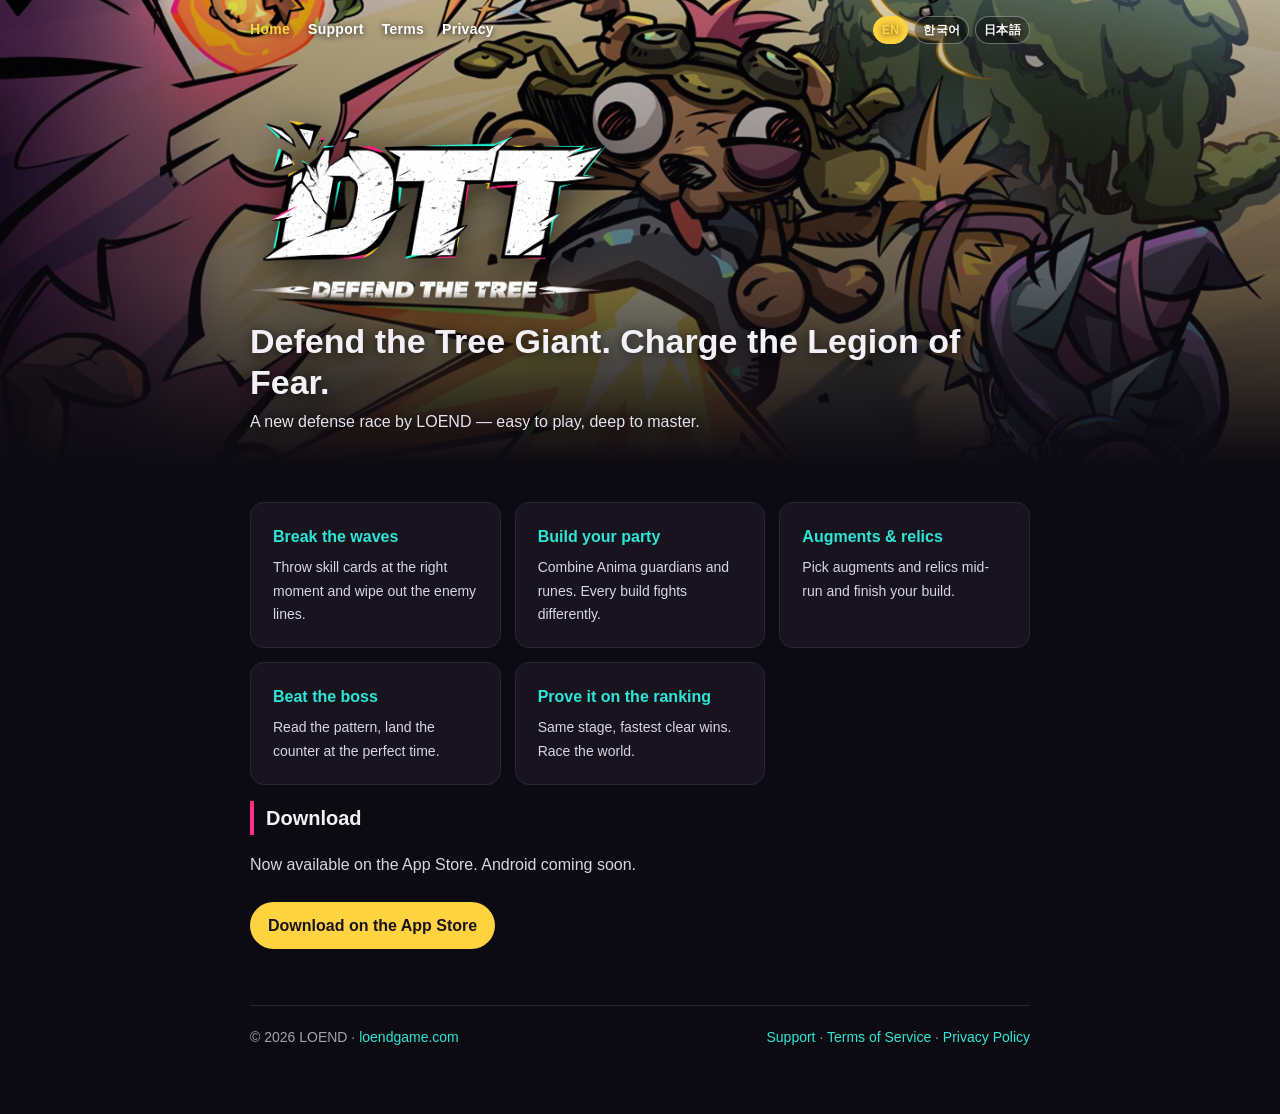
==== index.html @ daeb3185 "Add App Store download section to home (EN/KO/JA) Co-Authored-By: Claude Fable 5.1 <noreply@anthropi" ====
<!doctype html><html lang="en"><head><meta charset="utf-8"><meta name="viewport" content="width=device-width,initial-scale=1"><link rel="icon" href="favicon.png"><link rel="stylesheet" href="style.css"><script src="i18n.js"></script><title>DTT: Defend The Tree</title><meta property="og:title" content="DTT: Defend The Tree"><meta property="og:description" content="Defend the Tree Giant. Charge the Legion of Fear. A new defense race."><meta property="og:image" content="https://dtt.loendgame.com/img/keyart.jpg"></head><body>
<nav class="top"><div class="in"><a href="index.html" class="on" data-i="nav_home">Home</a><a href="support.html" data-i="nav_support">Support</a><a href="terms.html" data-i="nav_terms">Terms</a><a href="privacy.html" data-i="nav_privacy">Privacy</a><span class="lang"><a href="#" data-set="en" onclick="setLang('en');return false">EN</a><a href="#" data-set="ko" onclick="setLang('ko');return false">한국어</a><a href="#" data-set="ja" onclick="setLang('ja');return false">日本語</a></span></div></nav>
<section class="hero"><div class="in"><img class="logo" src="img/logo.png" alt="DTT: Defend The Tree"><h1 data-i="hero_h">Defend the Tree Giant. Charge the Legion of Fear.</h1><p data-i="hero_p">A new defense race by LOEND — easy to play, deep to master.</p></div></section>
<div class="wrap"><div class="grid">
<div class="card"><h3 data-i="f1h"></h3><p data-i="f1p"></p></div>
<div class="card"><h3 data-i="f2h"></h3><p data-i="f2p"></p></div>
<div class="card"><h3 data-i="f3h"></h3><p data-i="f3p"></p></div>
<div class="card"><h3 data-i="f4h"></h3><p data-i="f4p"></p></div>
<div class="card"><h3 data-i="f5h"></h3><p data-i="f5p"></p></div>
</div>
<h2 data-i="dl_h">Download</h2><p data-i="dl_p">Now available on the App Store. Android coming soon.</p><p><a class="btn" href="https://apps.apple.com/app/id6800538266" data-i="dl_ios">Download on the App Store</a></p>
<footer><span>© 2026 LOEND · <a href="https://loendgame.com">loendgame.com</a></span><span><a href="support.html" data-i="foot_support">Support</a> · <a href="terms.html" data-i="foot_terms">Terms of Service</a> · <a href="privacy.html" data-i="foot_privacy">Privacy Policy</a></span></footer></div></body></html>
---- style.css ----
:root{--bg:#0d0b12;--card:#17141f;--fg:#f3f1f7;--muted:#a49fb3;--cyan:#2ee6d6;--pink:#ff2e8a;--yellow:#ffd23f;--line:#2a2535}
*{box-sizing:border-box}
html{scroll-behavior:smooth}
body{margin:0;background:var(--bg);color:var(--fg);font:16px/1.7 -apple-system,BlinkMacSystemFont,"Segoe UI",Roboto,"Noto Sans KR","Noto Sans JP",sans-serif}
a{color:var(--cyan);text-decoration:none}a:hover{text-decoration:underline}
.hero{position:relative;min-height:420px;background:#1a1420 url(img/hero.jpg) center 30%/cover no-repeat;display:flex;align-items:flex-end}
.hero:after{content:"";position:absolute;inset:0;background:linear-gradient(180deg,rgba(13,11,18,.15) 0%,rgba(13,11,18,.55) 60%,var(--bg) 100%)}
.hero .in{position:relative;z-index:1;max-width:820px;margin:0 auto;padding:120px 20px 28px;width:100%}
.hero img.logo{width:min(360px,70%);filter:drop-shadow(0 6px 18px rgba(0,0,0,.6))}
.hero h1{margin:14px 0 0;font-size:clamp(22px,4vw,34px);line-height:1.2;text-shadow:0 2px 12px rgba(0,0,0,.7)}
.hero p{margin:6px 0 0;color:#e6e2ee;text-shadow:0 1px 8px rgba(0,0,0,.8)}
.hero.small{min-height:260px}.hero.small .in{padding-top:70px}.hero.small img.logo{width:min(220px,50%)}
nav.top{position:absolute;top:0;left:0;right:0;z-index:2}
nav.top .in{max-width:820px;margin:0 auto;padding:16px 20px;display:flex;gap:18px;font-weight:600;font-size:14px;letter-spacing:.02em}
nav.top a{color:#fff;text-shadow:0 1px 6px rgba(0,0,0,.8)}nav.top a.on{color:var(--yellow)}
.wrap{max-width:820px;margin:0 auto;padding:24px 20px 64px}
h2{font-size:20px;margin:40px 0 12px;padding-left:12px;border-left:4px solid var(--pink)}
h2:first-of-type{margin-top:16px}
p,li{color:#d9d5e2}
.card{background:var(--card);border:1px solid var(--line);border-radius:14px;padding:20px 22px}
.mail{font-size:22px;font-weight:700;margin:4px 0}
.btn{display:inline-block;background:var(--yellow);color:#1a1420;font-weight:700;padding:10px 18px;border-radius:999px;margin-top:8px}
.btn:hover{text-decoration:none;filter:brightness(1.08)}
dl dt{font-weight:700;margin-top:16px;color:#fff}dl dd{margin:2px 0 0;color:var(--muted)}
.small{font-size:14px;color:var(--muted)}
.grid{display:grid;grid-template-columns:repeat(auto-fit,minmax(220px,1fr));gap:14px;margin-top:14px}
.grid .card h3{margin:0 0 6px;font-size:16px;color:var(--cyan)}.grid .card p{margin:0;font-size:14px}
footer{margin-top:56px;color:var(--muted);font-size:14px;border-top:1px solid var(--line);padding-top:20px;display:flex;flex-wrap:wrap;gap:16px;justify-content:space-between}
ul{padding-left:20px}
nav.top .in{align-items:center}
.lang{margin-left:auto;display:flex;gap:6px}
.lang a{font-size:12px;padding:3px 8px;border:1px solid rgba(255,255,255,.35);border-radius:999px;color:#fff;text-shadow:none;background:rgba(0,0,0,.35)}
.lang a.on{background:var(--yellow);color:#1a1420;border-color:var(--yellow)}
.lang a:hover{text-decoration:none}
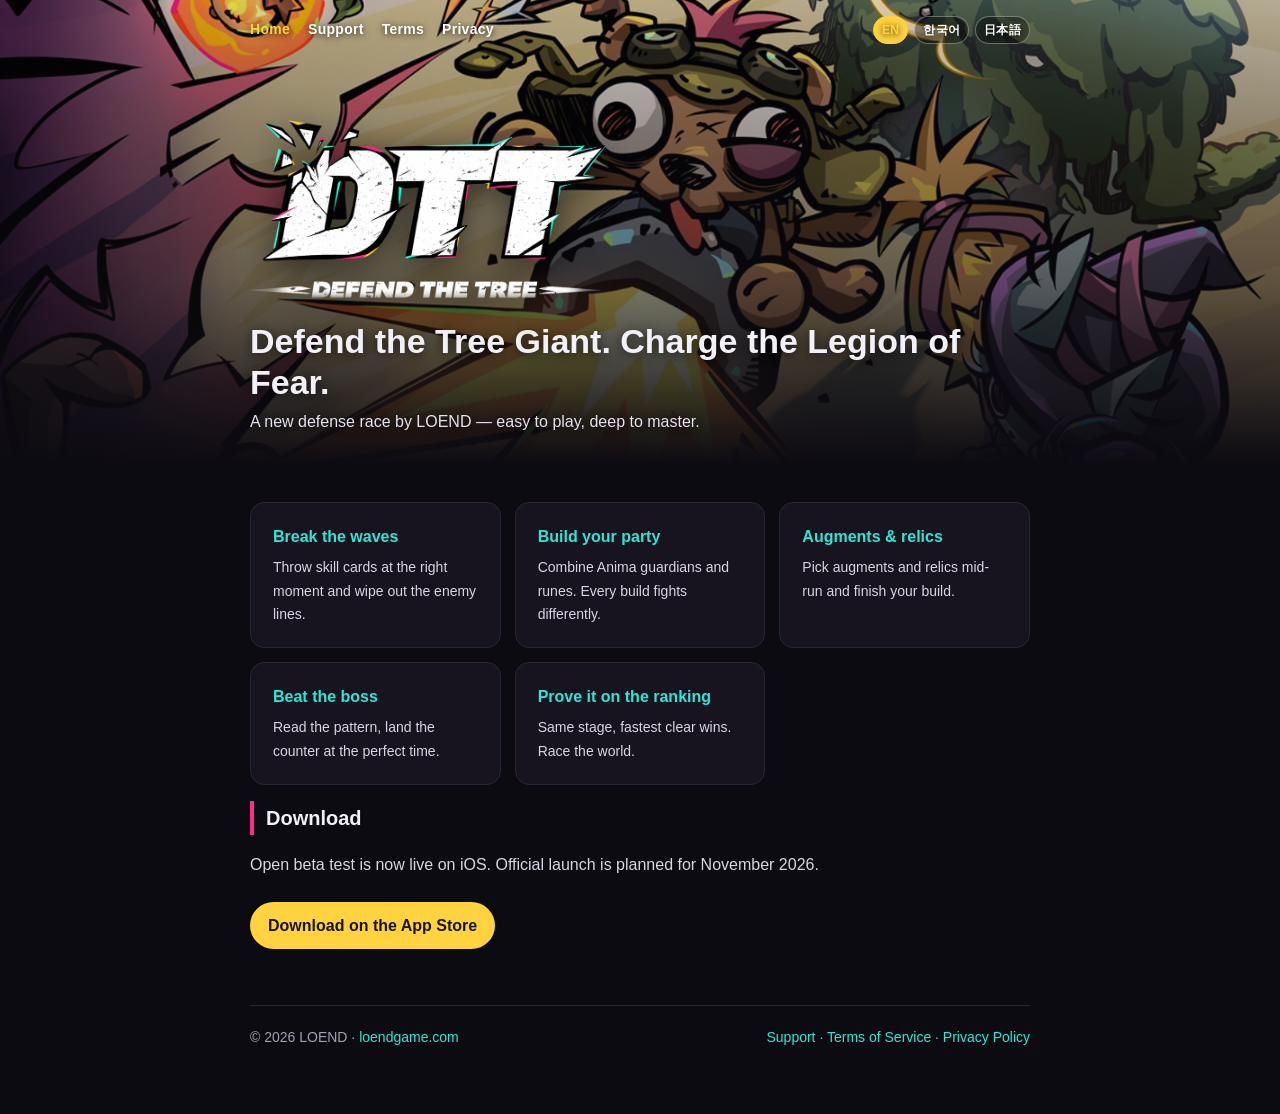
==== commit c8be500b: "Download section: open beta now, official launch November 2026 (EN/KO/JA) Co-Authored-By: Claude Fab" ====
--- a/index.html
+++ b/index.html
@@ -8,5 +8,5 @@
 <div class="card"><h3 data-i="f4h"></h3><p data-i="f4p"></p></div>
 <div class="card"><h3 data-i="f5h"></h3><p data-i="f5p"></p></div>
 </div>
-<h2 data-i="dl_h">Download</h2><p data-i="dl_p">Now available on the App Store. Android coming soon.</p><p><a class="btn" href="https://apps.apple.com/app/id6800538266" data-i="dl_ios">Download on the App Store</a></p>
+<h2 data-i="dl_h">Download</h2><p data-i="dl_p">Open beta test is now live on iOS. Official launch is planned for November 2026.</p><p><a class="btn" href="https://apps.apple.com/app/id6800538266" data-i="dl_ios">Download on the App Store</a></p>
 <footer><span>© 2026 LOEND · <a href="https://loendgame.com">loendgame.com</a></span><span><a href="support.html" data-i="foot_support">Support</a> · <a href="terms.html" data-i="foot_terms">Terms of Service</a> · <a href="privacy.html" data-i="foot_privacy">Privacy Policy</a></span></footer></div></body></html>
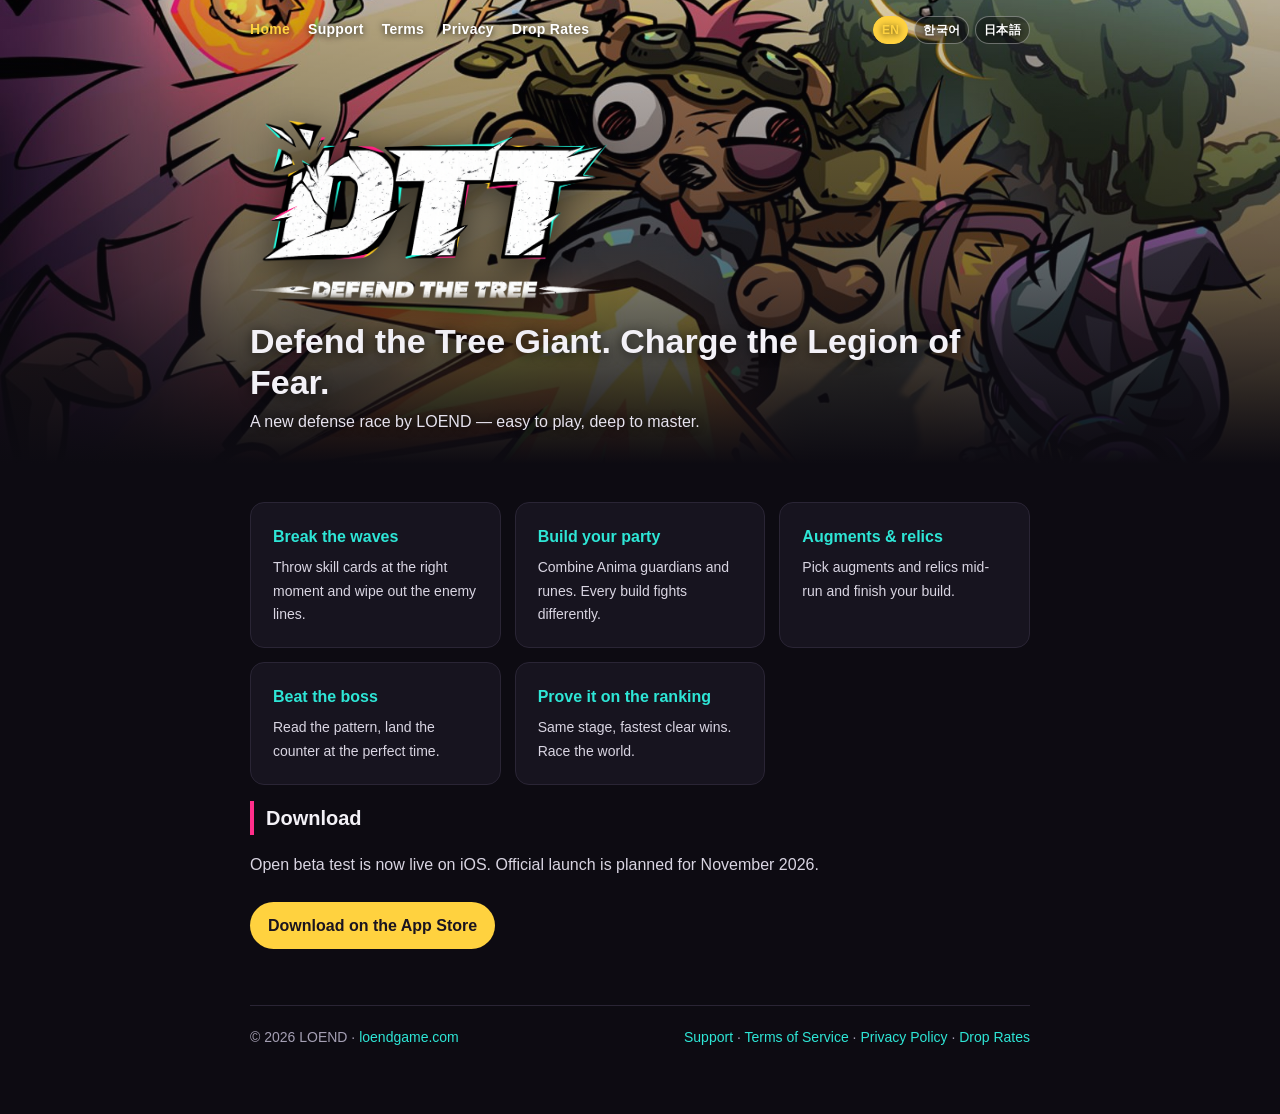
==== commit 38cb4057: "Add drop rates page (EN/KO/JA) with editable odds.js (#576) Co-Authored-By: Claude Opus 5.5 <noreply" ====
--- a/index.html
+++ b/index.html
@@ -1,5 +1,5 @@
-<!doctype html><html lang="en"><head><meta charset="utf-8"><meta name="viewport" content="width=device-width,initial-scale=1"><link rel="icon" href="favicon.png"><link rel="stylesheet" href="style.css"><script src="i18n.js"></script><title>DTT: Defend The Tree</title><meta property="og:title" content="DTT: Defend The Tree"><meta property="og:description" content="Defend the Tree Giant. Charge the Legion of Fear. A new defense race."><meta property="og:image" content="https://dtt.loendgame.com/img/keyart.jpg"></head><body>
-<nav class="top"><div class="in"><a href="index.html" class="on" data-i="nav_home">Home</a><a href="support.html" data-i="nav_support">Support</a><a href="terms.html" data-i="nav_terms">Terms</a><a href="privacy.html" data-i="nav_privacy">Privacy</a><span class="lang"><a href="#" data-set="en" onclick="setLang('en');return false">EN</a><a href="#" data-set="ko" onclick="setLang('ko');return false">한국어</a><a href="#" data-set="ja" onclick="setLang('ja');return false">日本語</a></span></div></nav>
+<!doctype html><html lang="en"><head><meta charset="utf-8"><meta name="viewport" content="width=device-width,initial-scale=1"><link rel="icon" type="image/png" href="favicon.png?v=2"><link rel="stylesheet" href="style.css?v=2"><script src="i18n.js?v=2"></script><title>DTT: Defend The Tree</title><meta property="og:title" content="DTT: Defend The Tree"><meta property="og:description" content="Defend the Tree Giant. Charge the Legion of Fear. A new defense race."><meta property="og:image" content="https://dtt.loendgame.com/img/keyart.jpg"></head><body>
+<nav class="top"><div class="in"><a href="index.html" class="on" data-i="nav_home">Home</a><a href="support.html" data-i="nav_support">Support</a><a href="terms.html" data-i="nav_terms">Terms</a><a href="privacy.html" data-i="nav_privacy">Privacy</a><a href="probability.html" data-i="nav_prob">Drop Rates</a><span class="lang"><a href="#" data-set="en" onclick="setLang('en');return false">EN</a><a href="#" data-set="ko" onclick="setLang('ko');return false">한국어</a><a href="#" data-set="ja" onclick="setLang('ja');return false">日本語</a></span></div></nav>
 <section class="hero"><div class="in"><img class="logo" src="img/logo.png" alt="DTT: Defend The Tree"><h1 data-i="hero_h">Defend the Tree Giant. Charge the Legion of Fear.</h1><p data-i="hero_p">A new defense race by LOEND — easy to play, deep to master.</p></div></section>
 <div class="wrap"><div class="grid">
 <div class="card"><h3 data-i="f1h"></h3><p data-i="f1p"></p></div>
@@ -9,4 +9,4 @@
 <div class="card"><h3 data-i="f5h"></h3><p data-i="f5p"></p></div>
 </div>
 <h2 data-i="dl_h">Download</h2><p data-i="dl_p">Open beta test is now live on iOS. Official launch is planned for November 2026.</p><p><a class="btn" href="https://apps.apple.com/app/id6800538266" data-i="dl_ios">Download on the App Store</a></p>
-<footer><span>© 2026 LOEND · <a href="https://loendgame.com">loendgame.com</a></span><span><a href="support.html" data-i="foot_support">Support</a> · <a href="terms.html" data-i="foot_terms">Terms of Service</a> · <a href="privacy.html" data-i="foot_privacy">Privacy Policy</a></span></footer></div></body></html>+<footer><span>© 2026 LOEND · <a href="https://loendgame.com">loendgame.com</a></span><span><a href="support.html" data-i="foot_support">Support</a> · <a href="terms.html" data-i="foot_terms">Terms of Service</a> · <a href="privacy.html" data-i="foot_privacy">Privacy Policy</a> · <a href="probability.html" data-i="foot_prob">Drop Rates</a></span></footer></div></body></html>
--- a/style.css
+++ b/style.css
@@ -32,3 +32,17 @@
 .lang a{font-size:12px;padding:3px 8px;border:1px solid rgba(255,255,255,.35);border-radius:999px;color:#fff;text-shadow:none;background:rgba(0,0,0,.35)}
 .lang a.on{background:var(--yellow);color:#1a1420;border-color:var(--yellow)}
 .lang a:hover{text-decoration:none}
+nav.top .in{flex-wrap:wrap;row-gap:6px}
+@media(max-width:560px){nav.top .in{gap:12px;font-size:13px}.lang{margin-left:0;width:100%}}
+.upd{text-align:right;margin:0}
+.tbl{overflow-x:auto;border:1px solid var(--line);border-radius:12px;background:var(--card)}
+table.odds{width:100%;border-collapse:collapse;font-size:15px}
+table.odds th,table.odds td{padding:9px 14px;text-align:left;border-bottom:1px solid var(--line);color:#d9d5e2;white-space:nowrap}
+table.odds th{color:var(--muted);font-weight:600;font-size:13px;background:rgba(255,255,255,.03)}
+table.odds td.num,table.odds th:nth-child(3){text-align:right}
+table.odds tfoot td{border-bottom:0;font-weight:700;color:#fff}
+@media(max-width:560px){table.odds{font-size:14px}table.odds th,table.odds td{padding:8px 10px}}
+table.odds{table-layout:fixed}
+table.odds th:nth-child(1){width:34%}table.odds th:nth-child(2){width:26%}table.odds th:nth-child(3){width:22%}table.odds th:nth-child(4){width:18%;padding-left:18px}
+table.odds td:nth-child(4){padding-left:18px}
+table.odds th,table.odds td{overflow:hidden;text-overflow:ellipsis}
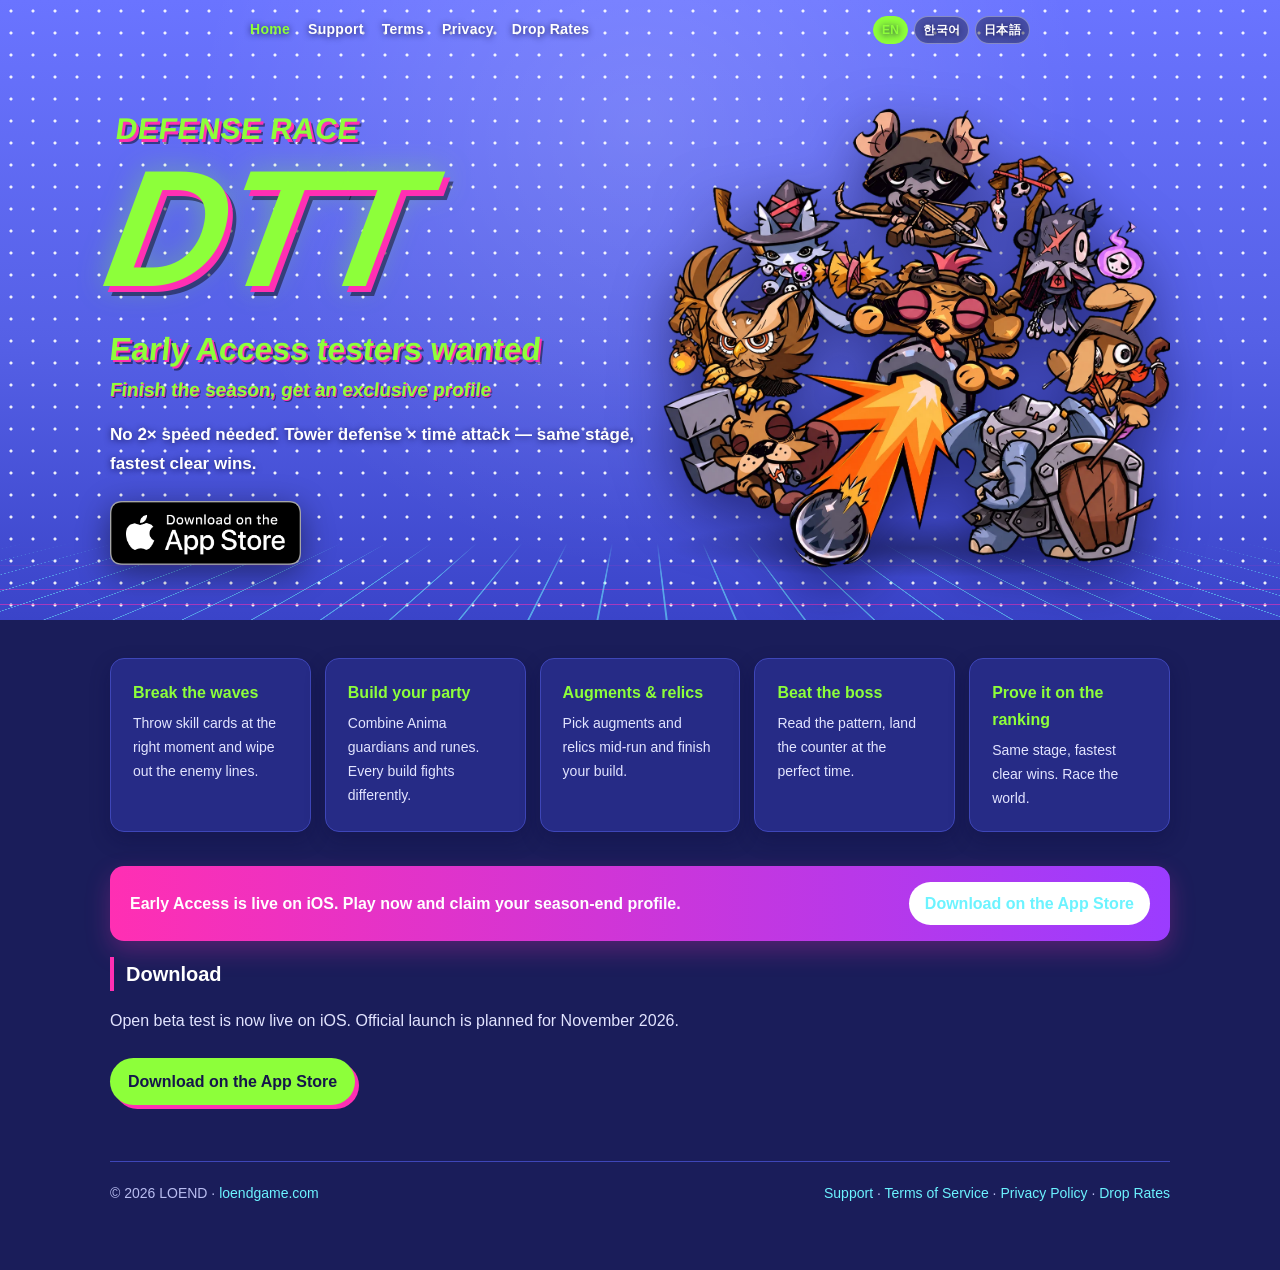
==== commit 29f68c06: "Redesign home to match Early Access ad creative (hero, copy, CTA) Added new hero section and updated" ====
--- a/index.html
+++ b/index.html
@@ -1,6 +1,18 @@
-<!doctype html><html lang="en"><head><meta charset="utf-8"><meta name="viewport" content="width=device-width,initial-scale=1"><link rel="icon" type="image/png" href="favicon.png?v=2"><link rel="stylesheet" href="style.css?v=2"><script src="i18n.js?v=2"></script><title>DTT: Defend The Tree</title><meta property="og:title" content="DTT: Defend The Tree"><meta property="og:description" content="Defend the Tree Giant. Charge the Legion of Fear. A new defense race."><meta property="og:image" content="https://dtt.loendgame.com/img/keyart.jpg"></head><body>
+<!doctype html><html lang="en"><head><meta charset="utf-8"><meta name="viewport" content="width=device-width,initial-scale=1"><link rel="icon" type="image/png" href="favicon.png?v=2"><link rel="stylesheet" href="style.css?v=2"><link rel="stylesheet" href="home.css?v=1"><script src="i18n.js?v=2"></script><title>DTT: Defend The Tree</title><meta property="og:title" content="DTT: Defend The Tree — Early Access"><meta property="og:description" content="Defense Race DTT. Tower defense × time attack. Early Access testers wanted."><meta property="og:image" content="https://dtt.loendgame.com/img/og_ea.jpg"></head><body class="home">
 <nav class="top"><div class="in"><a href="index.html" class="on" data-i="nav_home">Home</a><a href="support.html" data-i="nav_support">Support</a><a href="terms.html" data-i="nav_terms">Terms</a><a href="privacy.html" data-i="nav_privacy">Privacy</a><a href="probability.html" data-i="nav_prob">Drop Rates</a><span class="lang"><a href="#" data-set="en" onclick="setLang('en');return false">EN</a><a href="#" data-set="ko" onclick="setLang('ko');return false">한국어</a><a href="#" data-set="ja" onclick="setLang('ja');return false">日本語</a></span></div></nav>
-<section class="hero"><div class="in"><img class="logo" src="img/logo.png" alt="DTT: Defend The Tree"><h1 data-i="hero_h">Defend the Tree Giant. Charge the Legion of Fear.</h1><p data-i="hero_p">A new defense race by LOEND — easy to play, deep to master.</p></div></section>
+
+<section class="hero2"><div class="in">
+<div class="copy">
+<span class="kicker" data-lang-block="en">DEFENSE RACE</span><span class="kicker" data-lang-block="ko">디펜스 레이스</span><span class="kicker" data-lang-block="ja">ディフェンスレース</span>
+<span class="dtt">DTT</span>
+<p class="tag" data-lang-block="en">Early Access testers wanted</p><p class="tag" data-lang-block="ko">얼리 액세스 테스터 모집 중</p><p class="tag" data-lang-block="ja">アーリーアクセステスター募集中</p>
+<p class="sub" data-lang-block="en">Finish the season, get an exclusive profile</p><p class="sub" data-lang-block="ko">시즌이 끝나면 한정 프로필을 드려요</p><p class="sub" data-lang-block="ja">シーズン終了後、限定プロフィールをプレゼント</p>
+<p class="line" data-lang-block="en">No 2× speed needed. Tower defense × time attack — same stage, fastest clear wins.</p><p class="line" data-lang-block="ko">2배속이 필요 없는 속도감. 타워 디펜스 × 타임 어택 — 같은 스테이지, 가장 빠른 클리어가 이긴다.</p><p class="line" data-lang-block="ja">2倍速いらずのスピード感。タワーディフェンス × タイムアタック — 同じステージ、最速クリアが勝ち。</p>
+<a class="badge" href="https://apps.apple.com/app/id6800538266"><img src="img/appstore_badge.png" alt="Download on the App Store"></a>
+</div>
+<div class="art"><img src="img/characters.webp" alt="DTT guardians"><div class="boom"></div></div>
+</div></section>
+
 <div class="wrap"><div class="grid">
 <div class="card"><h3 data-i="f1h"></h3><p data-i="f1p"></p></div>
 <div class="card"><h3 data-i="f2h"></h3><p data-i="f2p"></p></div>
@@ -8,5 +20,6 @@
 <div class="card"><h3 data-i="f4h"></h3><p data-i="f4p"></p></div>
 <div class="card"><h3 data-i="f5h"></h3><p data-i="f5p"></p></div>
 </div>
+<div class="strip"><span data-lang-block="en">Early Access is live on iOS. Play now and claim your season-end profile.</span><span data-lang-block="ko">iOS 얼리 액세스 진행 중. 지금 플레이하고 시즌 종료 한정 프로필을 받으세요.</span><span data-lang-block="ja">iOSでアーリーアクセス実施中。今すぐプレイして、シーズン終了の限定プロフィールを手に入れよう。</span><a href="https://apps.apple.com/app/id6800538266" data-i="dl_ios">Download on the App Store</a></div>
 <h2 data-i="dl_h">Download</h2><p data-i="dl_p">Open beta test is now live on iOS. Official launch is planned for November 2026.</p><p><a class="btn" href="https://apps.apple.com/app/id6800538266" data-i="dl_ios">Download on the App Store</a></p>
-<footer><span>© 2026 LOEND · <a href="https://loendgame.com">loendgame.com</a></span><span><a href="support.html" data-i="foot_support">Support</a> · <a href="terms.html" data-i="foot_terms">Terms of Service</a> · <a href="privacy.html" data-i="foot_privacy">Privacy Policy</a> · <a href="probability.html" data-i="foot_prob">Drop Rates</a></span></footer></div></body></html>+<footer><span>© 2026 LOEND · <a href="https://loendgame.com">loendgame.com</a></span><span><a href="support.html" data-i="foot_support">Support</a> · <a href="terms.html" data-i="foot_terms">Terms of Service</a> · <a href="privacy.html" data-i="foot_privacy">Privacy Policy</a> · <a href="probability.html" data-i="foot_prob">Drop Rates</a></span></footer></div></body></html>
--- a/home.css
+++ b/home.css
@@ -0,0 +1,61 @@
+/* DTT home — ad-creative look (v6 banner): blue dot field, retro grid, lime title with magenta shadow */
+:root{--blue:#5560e6;--blue2:#3a44c9;--ink:#1a1d5a;--lime:#8dff3a;--mag:#ff2fb3;--cyan:#6cf3ff;--card:#262b86;--line:#3e46b8}
+body.home{background:var(--ink);color:#f3f4ff}
+body.home a{color:var(--cyan)}
+body.home nav.top a{color:#fff;text-shadow:0 1px 6px rgba(20,20,80,.9)}
+body.home nav.top a.on{color:var(--lime)}
+body.home .lang a.on{background:var(--lime);color:#14164a;border-color:var(--lime)}
+
+.hero2{position:relative;overflow:hidden;min-height:620px;display:flex;align-items:center;
+  background:
+    radial-gradient(circle at 50% 20%,rgba(255,255,255,.14),transparent 55%),
+    radial-gradient(rgba(255,255,255,.9) 1.3px,transparent 1.8px) 0 0/22px 22px,
+    linear-gradient(180deg,#6a74ff 0%,var(--blue) 55%,var(--blue2) 100%)}
+.hero2:before{content:"";position:absolute;left:-30%;right:-30%;bottom:-2px;height:42%;pointer-events:none;
+  background:
+    repeating-linear-gradient(90deg,rgba(108,243,255,.55) 0 2px,transparent 2px 70px),
+    repeating-linear-gradient(0deg,rgba(255,47,179,.55) 0 2px,transparent 2px 40px);
+  transform:perspective(420px) rotateX(62deg);transform-origin:50% 100%;
+  -webkit-mask-image:linear-gradient(180deg,transparent,#000 55%);mask-image:linear-gradient(180deg,transparent,#000 55%)}
+.hero2 .in{position:relative;z-index:1;max-width:1100px;margin:0 auto;padding:96px 20px 40px;width:100%;
+  display:grid;grid-template-columns:1.05fr 1fr;gap:20px;align-items:center}
+.hero2 .copy{text-align:left}
+.hero2 .kicker{display:block;font-weight:900;font-size:clamp(20px,2.6vw,30px);letter-spacing:.02em;color:var(--lime);
+  text-shadow:3px 3px 0 var(--mag),5px 5px 0 rgba(0,0,0,.45);transform:skewX(-8deg);margin-left:6px}
+.hero2 .dtt{display:block;font-weight:900;font-size:clamp(92px,13vw,168px);line-height:.9;letter-spacing:-.03em;color:var(--lime);
+  font-style:italic;transform:skewX(-10deg);
+  text-shadow:6px 6px 0 var(--mag),10px 10px 0 rgba(0,0,0,.45),0 0 28px rgba(141,255,58,.35)}
+.hero2 .tag{margin:26px 0 0;font-weight:900;font-size:clamp(20px,2.8vw,32px);color:var(--lime);line-height:1.2;
+  text-shadow:2px 2px 0 var(--mag),4px 4px 0 rgba(0,0,0,.45);transform:skewX(-6deg)}
+.hero2 .sub{margin:6px 0 0;font-weight:800;font-size:clamp(14px,1.6vw,19px);color:var(--lime);
+  text-shadow:1px 1px 0 var(--mag),2px 2px 0 rgba(0,0,0,.45);transform:skewX(-6deg)}
+.hero2 .line{margin:14px 0 0;color:#fff;font-weight:600;font-size:clamp(14px,1.5vw,17px);text-shadow:0 1px 6px rgba(20,20,80,.8)}
+.hero2 .badge{display:inline-block;margin-top:22px}
+.hero2 .badge img{height:64px;display:block;filter:drop-shadow(0 8px 16px rgba(0,0,0,.45))}
+.hero2 .badge:hover img{transform:translateY(-2px)}
+.hero2 .art{position:relative}
+.hero2 .art img{width:100%;max-width:640px;display:block;margin:0 auto;filter:drop-shadow(0 18px 28px rgba(10,10,60,.55))}
+.hero2 .boom{position:absolute;inset:auto 0 -10px 0;height:60px;background:radial-gradient(ellipse at center,rgba(0,0,0,.35),transparent 70%);z-index:-1}
+@media(max-width:820px){
+  .hero2{min-height:0}
+  .hero2 .in{grid-template-columns:1fr;padding-top:84px;text-align:center}
+  .hero2 .copy{text-align:center}
+  .hero2 .kicker,.hero2 .dtt,.hero2 .tag,.hero2 .sub{transform:skewX(-8deg)}
+  .hero2 .art{order:-1}.hero2 .art img{max-width:420px}
+  .hero2 .dtt{font-size:clamp(84px,24vw,120px)}
+}
+
+body.home .wrap{max-width:1100px}
+body.home h2{border-left-color:var(--mag);color:#fff}
+body.home .grid{grid-template-columns:repeat(auto-fit,minmax(200px,1fr))}
+body.home .card{background:var(--card);border:1px solid var(--line);box-shadow:0 8px 20px rgba(10,10,60,.3)}
+body.home .grid .card h3{color:var(--lime)}
+body.home .grid .card p{color:#e2e4ff}
+body.home p{color:#e2e4ff}
+body.home .btn{background:var(--lime);color:#14164a;box-shadow:4px 4px 0 var(--mag)}
+body.home footer{border-top-color:var(--line);color:#b9bdf0}
+.strip{margin:34px 0 0;padding:16px 20px;border-radius:14px;background:linear-gradient(90deg,var(--mag),#9b3cff);color:#fff;font-weight:800;
+  display:flex;flex-wrap:wrap;gap:8px 16px;align-items:center;justify-content:space-between;box-shadow:0 10px 24px rgba(255,47,179,.25)}
+.strip span{font-size:16px}
+.strip a{background:#fff;color:#14164a;padding:8px 16px;border-radius:999px;font-weight:800}
+.strip a:hover{text-decoration:none;filter:brightness(.95)}
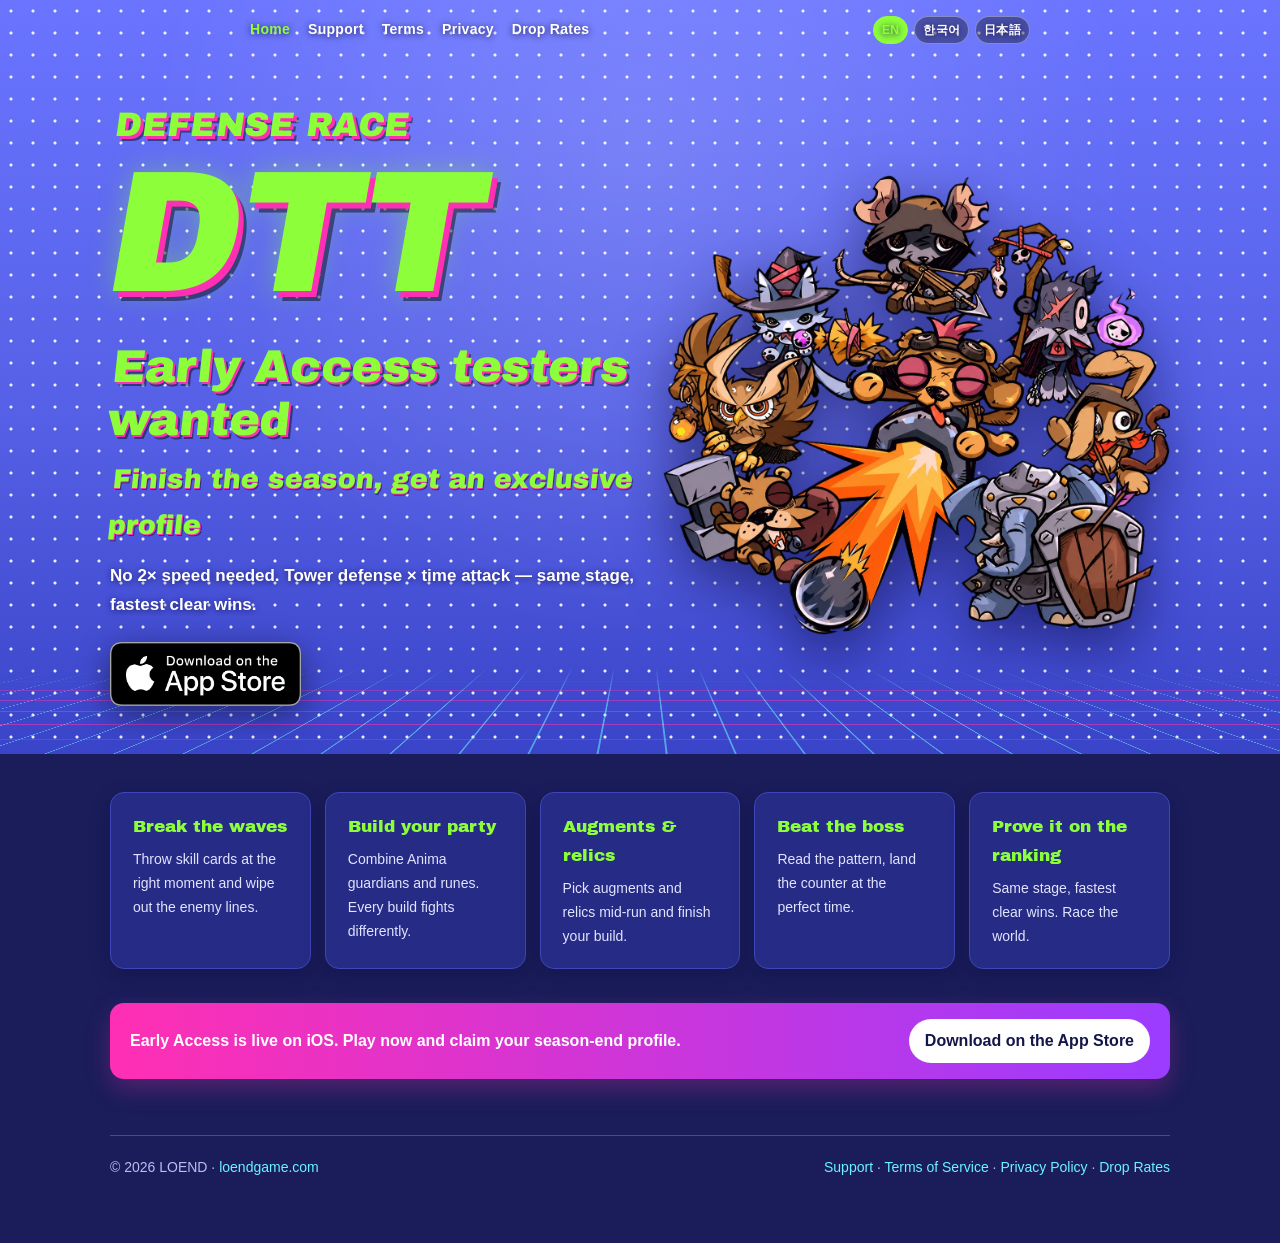
==== commit b33f14c9: "Polish: text logo on sub-page heroes, lime favicon, /jp characters, store cards, drop duplicate down" ====
--- a/index.html
+++ b/index.html
@@ -1,4 +1,4 @@
-<!doctype html><html lang="en"><head><meta charset="utf-8"><meta name="viewport" content="width=device-width,initial-scale=1"><link rel="icon" type="image/png" href="favicon.png?v=2"><link rel="stylesheet" href="style.css?v=2"><link rel="stylesheet" href="home.css?v=1"><script src="i18n.js?v=2"></script><title>DTT: Defend The Tree</title><meta property="og:title" content="DTT: Defend The Tree — Early Access"><meta property="og:description" content="Defense Race DTT. Tower defense × time attack. Early Access testers wanted."><meta property="og:image" content="https://dtt.loendgame.com/img/og_ea.jpg"></head><body class="home">
+<!doctype html><html lang="en"><head><meta charset="utf-8"><meta name="viewport" content="width=device-width,initial-scale=1"><link rel="icon" type="image/png" href="favicon.png?v=3"><link rel="stylesheet" href="style.css?v=2"><link rel="stylesheet" href="home.css?v=1"><script src="i18n.js?v=2"></script><title>DTT: Defend The Tree</title><meta property="og:title" content="DTT: Defend The Tree — Early Access"><meta property="og:description" content="Defense Race DTT. Tower defense × time attack. Early Access testers wanted."><meta property="og:image" content="https://dtt.loendgame.com/img/og_ea.jpg"></head><body class="home">
 <nav class="top"><div class="in"><a href="index.html" class="on" data-i="nav_home">Home</a><a href="support.html" data-i="nav_support">Support</a><a href="terms.html" data-i="nav_terms">Terms</a><a href="privacy.html" data-i="nav_privacy">Privacy</a><a href="probability.html" data-i="nav_prob">Drop Rates</a><span class="lang"><a href="#" data-set="en" onclick="setLang('en');return false">EN</a><a href="#" data-set="ko" onclick="setLang('ko');return false">한국어</a><a href="#" data-set="ja" onclick="setLang('ja');return false">日本語</a></span></div></nav>
 
 <section class="hero2"><div class="in">
@@ -21,5 +21,4 @@
 <div class="card"><h3 data-i="f5h"></h3><p data-i="f5p"></p></div>
 </div>
 <div class="strip"><span data-lang-block="en">Early Access is live on iOS. Play now and claim your season-end profile.</span><span data-lang-block="ko">iOS 얼리 액세스 진행 중. 지금 플레이하고 시즌 종료 한정 프로필을 받으세요.</span><span data-lang-block="ja">iOSでアーリーアクセス実施中。今すぐプレイして、シーズン終了の限定プロフィールを手に入れよう。</span><a href="https://apps.apple.com/app/id6800538266" data-i="dl_ios">Download on the App Store</a></div>
-<h2 data-i="dl_h">Download</h2><p data-i="dl_p">Open beta test is now live on iOS. Official launch is planned for November 2026.</p><p><a class="btn" href="https://apps.apple.com/app/id6800538266" data-i="dl_ios">Download on the App Store</a></p>
 <footer><span>© 2026 LOEND · <a href="https://loendgame.com">loendgame.com</a></span><span><a href="support.html" data-i="foot_support">Support</a> · <a href="terms.html" data-i="foot_terms">Terms of Service</a> · <a href="privacy.html" data-i="foot_privacy">Privacy Policy</a> · <a href="probability.html" data-i="foot_prob">Drop Rates</a></span></footer></div></body></html>
--- a/style.css
+++ b/style.css
@@ -1,44 +1,64 @@
-:root{--bg:#0d0b12;--card:#17141f;--fg:#f3f1f7;--muted:#a49fb3;--cyan:#2ee6d6;--pink:#ff2e8a;--yellow:#ffd23f;--line:#2a2535}
+@import url('https://fonts.googleapis.com/css2?family=Archivo+Black&family=Black+Han+Sans&family=Dela+Gothic+One&display=swap');
+:root{--bg:#1a1d5a;--card:#262b86;--fg:#f3f4ff;--muted:#b9bdf0;--cyan:#6cf3ff;--pink:#ff2fb3;--yellow:#8dff3a;--lime:#8dff3a;--mag:#ff2fb3;--line:#3e46b8;--blue:#5560e6;--blue2:#3a44c9;--ink:#14164a;
+  --disp:"Archivo Black","Black Han Sans","Dela Gothic One",-apple-system,BlinkMacSystemFont,"Segoe UI",Roboto,"Noto Sans KR","Noto Sans JP",sans-serif}
 *{box-sizing:border-box}
 html{scroll-behavior:smooth}
 body{margin:0;background:var(--bg);color:var(--fg);font:16px/1.7 -apple-system,BlinkMacSystemFont,"Segoe UI",Roboto,"Noto Sans KR","Noto Sans JP",sans-serif}
 a{color:var(--cyan);text-decoration:none}a:hover{text-decoration:underline}
-.hero{position:relative;min-height:420px;background:#1a1420 url(img/hero.jpg) center 30%/cover no-repeat;display:flex;align-items:flex-end}
-.hero:after{content:"";position:absolute;inset:0;background:linear-gradient(180deg,rgba(13,11,18,.15) 0%,rgba(13,11,18,.55) 60%,var(--bg) 100%)}
-.hero .in{position:relative;z-index:1;max-width:820px;margin:0 auto;padding:120px 20px 28px;width:100%}
-.hero img.logo{width:min(360px,70%);filter:drop-shadow(0 6px 18px rgba(0,0,0,.6))}
-.hero h1{margin:14px 0 0;font-size:clamp(22px,4vw,34px);line-height:1.2;text-shadow:0 2px 12px rgba(0,0,0,.7)}
-.hero p{margin:6px 0 0;color:#e6e2ee;text-shadow:0 1px 8px rgba(0,0,0,.8)}
+
+/* hero (sub pages): pop-blue dot field + retro grid, same as the ad creative */
+.hero{position:relative;overflow:hidden;min-height:420px;display:flex;align-items:flex-end;
+  background:
+    radial-gradient(circle at 50% 20%,rgba(255,255,255,.14),transparent 55%),
+    radial-gradient(rgba(255,255,255,.9) 1.3px,transparent 1.8px) 0 0/22px 22px,
+    linear-gradient(180deg,#6a74ff 0%,var(--blue) 55%,var(--blue2) 100%)}
+.hero:before{content:"";position:absolute;left:-30%;right:-30%;bottom:-2px;height:42%;pointer-events:none;
+  background:
+    repeating-linear-gradient(90deg,rgba(108,243,255,.55) 0 2px,transparent 2px 70px),
+    repeating-linear-gradient(0deg,rgba(255,47,179,.55) 0 2px,transparent 2px 40px);
+  transform:perspective(420px) rotateX(62deg);transform-origin:50% 100%;
+  -webkit-mask-image:linear-gradient(180deg,transparent,#000 55%);mask-image:linear-gradient(180deg,transparent,#000 55%)}
+.hero:after{content:"";position:absolute;left:0;right:0;bottom:0;height:90px;background:linear-gradient(180deg,transparent,var(--bg))}
+.hero .in{position:relative;z-index:1;max-width:820px;margin:0 auto;padding:120px 20px 36px;width:100%}
+.hero img.logo{display:none}
+.hero .in:before{content:"DTT";display:block;font-family:var(--disp);font-weight:400;font-size:clamp(72px,10vw,120px);line-height:.95;letter-spacing:-.02em;color:var(--lime);
+  transform:skewX(-10deg);transform-origin:left;text-shadow:5px 5px 0 var(--mag),8px 8px 0 rgba(0,0,0,.45),0 0 24px rgba(141,255,58,.3)}
+.hero.small .in:before{font-size:clamp(56px,8vw,88px)}
+.hero h1{margin:14px 0 0;font-family:var(--disp);font-weight:400;font-size:clamp(24px,4.4vw,38px);line-height:1.15;color:var(--lime);
+  text-shadow:3px 3px 0 var(--mag),5px 5px 0 rgba(0,0,0,.45);transform:skewX(-6deg);transform-origin:left}
+.hero p{margin:10px 0 0;color:#fff;font-weight:600;text-shadow:0 1px 8px rgba(20,20,80,.8)}
 .hero.small{min-height:260px}.hero.small .in{padding-top:70px}.hero.small img.logo{width:min(220px,50%)}
+
 nav.top{position:absolute;top:0;left:0;right:0;z-index:2}
 nav.top .in{max-width:820px;margin:0 auto;padding:16px 20px;display:flex;gap:18px;font-weight:600;font-size:14px;letter-spacing:.02em}
-nav.top a{color:#fff;text-shadow:0 1px 6px rgba(0,0,0,.8)}nav.top a.on{color:var(--yellow)}
+nav.top a{color:#fff;text-shadow:0 1px 6px rgba(20,20,80,.9)}nav.top a.on{color:var(--lime)}
 .wrap{max-width:820px;margin:0 auto;padding:24px 20px 64px}
-h2{font-size:20px;margin:40px 0 12px;padding-left:12px;border-left:4px solid var(--pink)}
+h2{font-family:var(--disp);font-weight:400;font-size:22px;margin:40px 0 12px;padding-left:12px;border-left:4px solid var(--mag);color:#fff;letter-spacing:.01em}
 h2:first-of-type{margin-top:16px}
-p,li{color:#d9d5e2}
-.card{background:var(--card);border:1px solid var(--line);border-radius:14px;padding:20px 22px}
+h3{font-family:var(--disp);font-weight:400}
+p,li{color:#e2e4ff}
+.card{background:var(--card);border:1px solid var(--line);border-radius:14px;padding:20px 22px;box-shadow:0 8px 20px rgba(10,10,60,.3)}
 .mail{font-size:22px;font-weight:700;margin:4px 0}
-.btn{display:inline-block;background:var(--yellow);color:#1a1420;font-weight:700;padding:10px 18px;border-radius:999px;margin-top:8px}
+.btn{display:inline-block;background:var(--lime);color:var(--ink);font-weight:800;padding:10px 18px;border-radius:999px;margin-top:8px;box-shadow:4px 4px 0 var(--mag)}
 .btn:hover{text-decoration:none;filter:brightness(1.08)}
 dl dt{font-weight:700;margin-top:16px;color:#fff}dl dd{margin:2px 0 0;color:var(--muted)}
 .small{font-size:14px;color:var(--muted)}
 .grid{display:grid;grid-template-columns:repeat(auto-fit,minmax(220px,1fr));gap:14px;margin-top:14px}
-.grid .card h3{margin:0 0 6px;font-size:16px;color:var(--cyan)}.grid .card p{margin:0;font-size:14px}
+.grid .card h3{margin:0 0 6px;font-size:17px;color:var(--lime)}.grid .card p{margin:0;font-size:14px}
 footer{margin-top:56px;color:var(--muted);font-size:14px;border-top:1px solid var(--line);padding-top:20px;display:flex;flex-wrap:wrap;gap:16px;justify-content:space-between}
 ul{padding-left:20px}
 nav.top .in{align-items:center}
 .lang{margin-left:auto;display:flex;gap:6px}
 .lang a{font-size:12px;padding:3px 8px;border:1px solid rgba(255,255,255,.35);border-radius:999px;color:#fff;text-shadow:none;background:rgba(0,0,0,.35)}
-.lang a.on{background:var(--yellow);color:#1a1420;border-color:var(--yellow)}
+.lang a.on{background:var(--lime);color:var(--ink);border-color:var(--lime)}
 .lang a:hover{text-decoration:none}
 nav.top .in{flex-wrap:wrap;row-gap:6px}
 @media(max-width:560px){nav.top .in{gap:12px;font-size:13px}.lang{margin-left:0;width:100%}}
 .upd{text-align:right;margin:0}
 .tbl{overflow-x:auto;border:1px solid var(--line);border-radius:12px;background:var(--card)}
 table.odds{width:100%;border-collapse:collapse;font-size:15px}
-table.odds th,table.odds td{padding:9px 14px;text-align:left;border-bottom:1px solid var(--line);color:#d9d5e2;white-space:nowrap}
-table.odds th{color:var(--muted);font-weight:600;font-size:13px;background:rgba(255,255,255,.03)}
+table.odds th,table.odds td{padding:9px 14px;text-align:left;border-bottom:1px solid var(--line);color:#e2e4ff;white-space:nowrap}
+table.odds th{color:var(--muted);font-weight:600;font-size:13px;background:rgba(255,255,255,.04)}
 table.odds td.num,table.odds th:nth-child(3){text-align:right}
 table.odds tfoot td{border-bottom:0;font-weight:700;color:#fff}
 @media(max-width:560px){table.odds{font-size:14px}table.odds th,table.odds td{padding:8px 10px}}
@@ -46,3 +66,9 @@
 table.odds th:nth-child(1){width:34%}table.odds th:nth-child(2){width:26%}table.odds th:nth-child(3){width:22%}table.odds th:nth-child(4){width:18%;padding-left:18px}
 table.odds td:nth-child(4){padding-left:18px}
 table.odds th,table.odds td{overflow:hidden;text-overflow:ellipsis}
+
+/* download page store cards */
+.store{background:var(--card)!important;border-color:var(--line)!important;color:#fff!important}
+.store:hover{border-color:var(--lime)!important;background:#2f35a0!important}
+.store.hi{border-color:var(--lime)!important;box-shadow:4px 4px 0 var(--mag)!important}
+.store small{color:var(--muted)!important}
--- a/home.css
+++ b/home.css
@@ -1,11 +1,4 @@
-/* DTT home — ad-creative look (v6 banner): blue dot field, retro grid, lime title with magenta shadow */
-:root{--blue:#5560e6;--blue2:#3a44c9;--ink:#1a1d5a;--lime:#8dff3a;--mag:#ff2fb3;--cyan:#6cf3ff;--card:#262b86;--line:#3e46b8}
-body.home{background:var(--ink);color:#f3f4ff}
-body.home a{color:var(--cyan)}
-body.home nav.top a{color:#fff;text-shadow:0 1px 6px rgba(20,20,80,.9)}
-body.home nav.top a.on{color:var(--lime)}
-body.home .lang a.on{background:var(--lime);color:#14164a;border-color:var(--lime)}
-
+/* DTT home — ad-creative hero (v6 banner): blue dot field, retro grid, lime display type with magenta shadow */
 .hero2{position:relative;overflow:hidden;min-height:620px;display:flex;align-items:center;
   background:
     radial-gradient(circle at 50% 20%,rgba(255,255,255,.14),transparent 55%),
@@ -20,14 +13,15 @@
 .hero2 .in{position:relative;z-index:1;max-width:1100px;margin:0 auto;padding:96px 20px 40px;width:100%;
   display:grid;grid-template-columns:1.05fr 1fr;gap:20px;align-items:center}
 .hero2 .copy{text-align:left}
-.hero2 .kicker{display:block;font-weight:900;font-size:clamp(20px,2.6vw,30px);letter-spacing:.02em;color:var(--lime);
+.hero2 .kicker,.hero2 .dtt,.hero2 .tag,.hero2 .sub{font-family:var(--disp);font-weight:400;color:var(--lime);transform-origin:left}
+.hero2 .kicker{display:block;font-size:clamp(22px,2.8vw,34px);letter-spacing:.01em;
   text-shadow:3px 3px 0 var(--mag),5px 5px 0 rgba(0,0,0,.45);transform:skewX(-8deg);margin-left:6px}
-.hero2 .dtt{display:block;font-weight:900;font-size:clamp(92px,13vw,168px);line-height:.9;letter-spacing:-.03em;color:var(--lime);
-  font-style:italic;transform:skewX(-10deg);
+.hero2 .dtt{display:block;font-size:clamp(96px,13.5vw,176px);line-height:.92;letter-spacing:-.02em;
+  transform:skewX(-10deg);
   text-shadow:6px 6px 0 var(--mag),10px 10px 0 rgba(0,0,0,.45),0 0 28px rgba(141,255,58,.35)}
-.hero2 .tag{margin:26px 0 0;font-weight:900;font-size:clamp(20px,2.8vw,32px);color:var(--lime);line-height:1.2;
+.hero2 .tag{margin:28px 0 0;font-size:clamp(28px,3.9vw,46px);line-height:1.15;letter-spacing:-.01em;
   text-shadow:2px 2px 0 var(--mag),4px 4px 0 rgba(0,0,0,.45);transform:skewX(-6deg)}
-.hero2 .sub{margin:6px 0 0;font-weight:800;font-size:clamp(14px,1.6vw,19px);color:var(--lime);
+.hero2 .sub{margin:10px 0 0;font-size:clamp(17px,2.3vw,27px);
   text-shadow:1px 1px 0 var(--mag),2px 2px 0 rgba(0,0,0,.45);transform:skewX(-6deg)}
 .hero2 .line{margin:14px 0 0;color:#fff;font-weight:600;font-size:clamp(14px,1.5vw,17px);text-shadow:0 1px 6px rgba(20,20,80,.8)}
 .hero2 .badge{display:inline-block;margin-top:22px}
@@ -35,27 +29,20 @@
 .hero2 .badge:hover img{transform:translateY(-2px)}
 .hero2 .art{position:relative}
 .hero2 .art img{width:100%;max-width:640px;display:block;margin:0 auto;filter:drop-shadow(0 18px 28px rgba(10,10,60,.55))}
-.hero2 .boom{position:absolute;inset:auto 0 -10px 0;height:60px;background:radial-gradient(ellipse at center,rgba(0,0,0,.35),transparent 70%);z-index:-1}
 @media(max-width:820px){
   .hero2{min-height:0}
   .hero2 .in{grid-template-columns:1fr;padding-top:84px;text-align:center}
   .hero2 .copy{text-align:center}
-  .hero2 .kicker,.hero2 .dtt,.hero2 .tag,.hero2 .sub{transform:skewX(-8deg)}
+  .hero2 .kicker,.hero2 .dtt,.hero2 .tag,.hero2 .sub{transform:skewX(-8deg);transform-origin:center}
   .hero2 .art{order:-1}.hero2 .art img{max-width:420px}
-  .hero2 .dtt{font-size:clamp(84px,24vw,120px)}
+  .hero2 .dtt{font-size:clamp(88px,25vw,124px)}
+  .hero2 .tag{font-size:clamp(22px,6.2vw,30px)}
+  .hero2 .sub{font-size:clamp(14px,4vw,18px)}
 }
-
 body.home .wrap{max-width:1100px}
-body.home h2{border-left-color:var(--mag);color:#fff}
 body.home .grid{grid-template-columns:repeat(auto-fit,minmax(200px,1fr))}
-body.home .card{background:var(--card);border:1px solid var(--line);box-shadow:0 8px 20px rgba(10,10,60,.3)}
-body.home .grid .card h3{color:var(--lime)}
-body.home .grid .card p{color:#e2e4ff}
-body.home p{color:#e2e4ff}
-body.home .btn{background:var(--lime);color:#14164a;box-shadow:4px 4px 0 var(--mag)}
-body.home footer{border-top-color:var(--line);color:#b9bdf0}
 .strip{margin:34px 0 0;padding:16px 20px;border-radius:14px;background:linear-gradient(90deg,var(--mag),#9b3cff);color:#fff;font-weight:800;
   display:flex;flex-wrap:wrap;gap:8px 16px;align-items:center;justify-content:space-between;box-shadow:0 10px 24px rgba(255,47,179,.25)}
 .strip span{font-size:16px}
-.strip a{background:#fff;color:#14164a;padding:8px 16px;border-radius:999px;font-weight:800}
+.strip a{background:#fff;color:var(--ink);padding:8px 16px;border-radius:999px;font-weight:800}
 .strip a:hover{text-decoration:none;filter:brightness(.95)}
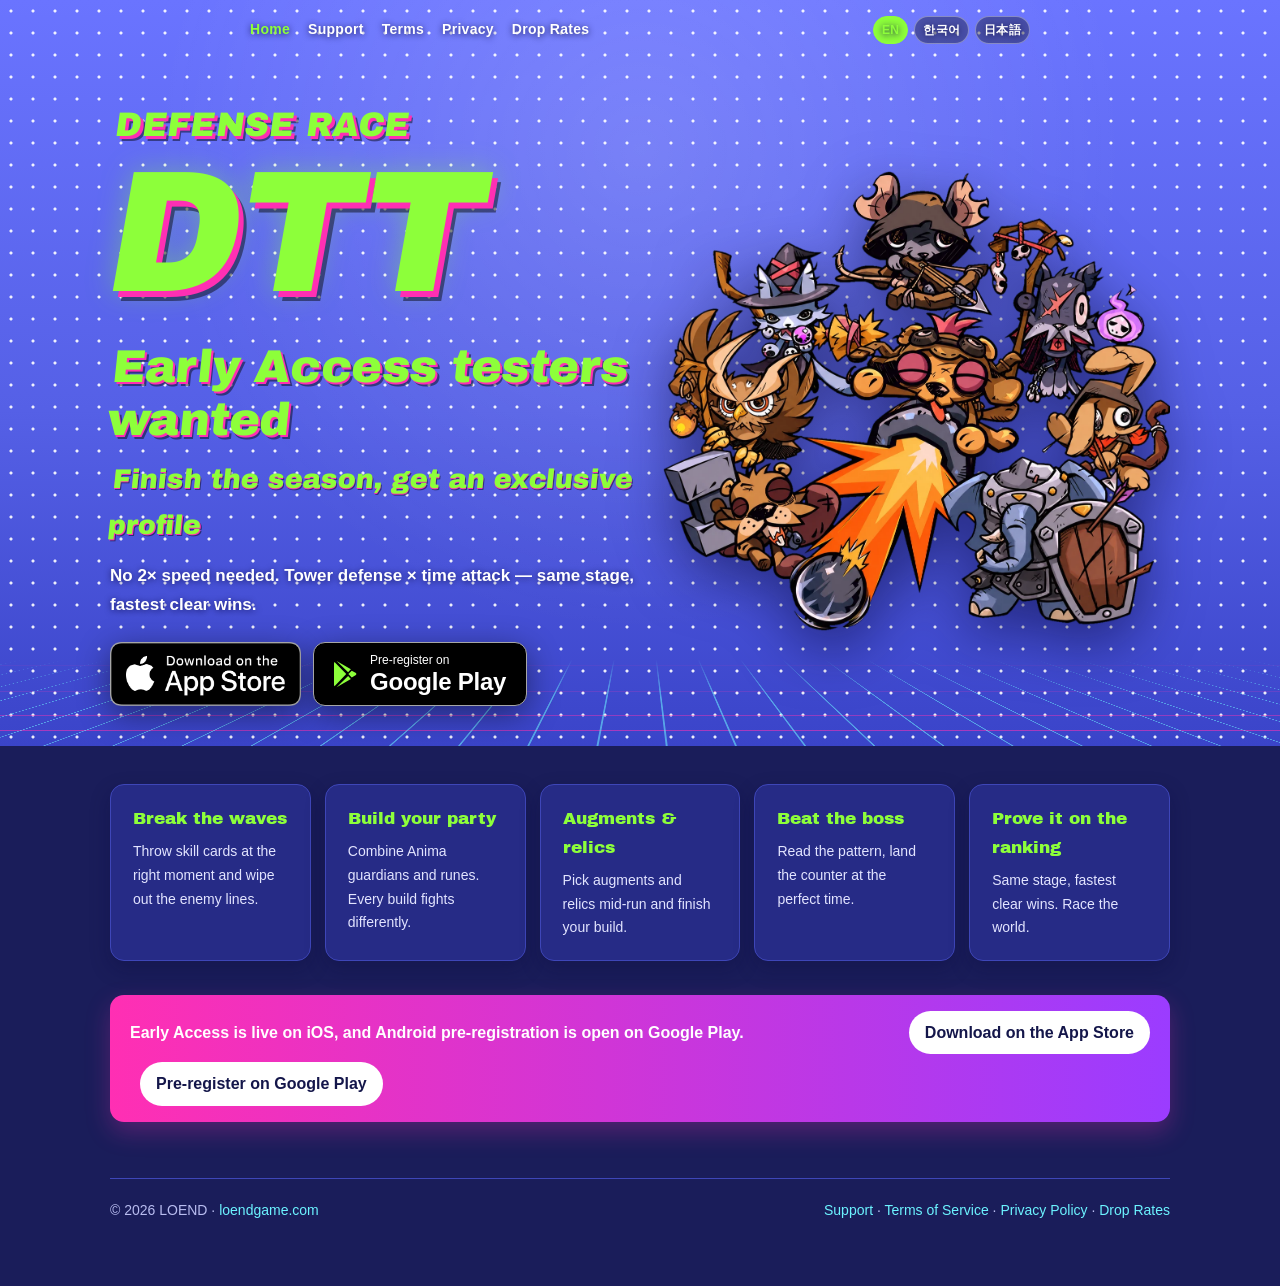
==== commit e70225a6: "SEO meta/sitemap/robots + Google Play pre-registration" ====
--- a/index.html
+++ b/index.html
@@ -1,14 +1,14 @@
-<!doctype html><html lang="en"><head><meta charset="utf-8"><meta name="viewport" content="width=device-width,initial-scale=1"><link rel="icon" type="image/png" href="favicon.png?v=3"><link rel="stylesheet" href="style.css?v=2"><link rel="stylesheet" href="home.css?v=1"><script src="i18n.js?v=2"></script><title>DTT: Defend The Tree</title><meta property="og:title" content="DTT: Defend The Tree — Early Access"><meta property="og:description" content="Defense Race DTT. Tower defense × time attack. Early Access testers wanted."><meta property="og:image" content="https://dtt.loendgame.com/img/og_ea.jpg"></head><body class="home">
+<!doctype html><html lang="en"><head><meta charset="utf-8"><meta name="viewport" content="width=device-width,initial-scale=1"><link rel="icon" type="image/png" href="favicon.png?v=3"><link rel="stylesheet" href="style.css?v=2"><link rel="stylesheet" href="home.css?v=2"><script src="i18n.js?v=2"></script><title>DTT: Defend The Tree — Tower Defense × Time Attack Mobile Game</title><meta property="og:title" content="DTT: Defend The Tree — Early Access"><meta property="og:description" content="Defense Race DTT. Tower defense × time attack. Early Access testers wanted."><meta property="og:image" content="https://dtt.loendgame.com/img/og_ea.jpg"><meta name="description" content="DTT is a defense race mobile game by LOEND: tower defense meets time attack. Same stage, fastest clear wins. Early Access is live on iOS, and Android pre-registration is open on Google Play."><link rel="canonical" href="https://dtt.loendgame.com/"><meta property="og:url" content="https://dtt.loendgame.com/"><meta property="og:type" content="website"><meta property="og:site_name" content="DTT: Defend The Tree"><meta name="twitter:card" content="summary_large_image"><script type="application/ld+json">{"@context":"https://schema.org","@type":"WebSite","name":"DTT: Defend The Tree","alternateName":"DTT","url":"https://dtt.loendgame.com/"}</script><script type="application/ld+json">{"@context":"https://schema.org","@type":["VideoGame","MobileApplication"],"name":"DTT: Defend The Tree","alternateName":"DTT","description":"DTT is a defense race mobile game by LOEND: tower defense meets time attack. Same stage, fastest clear wins. Early Access is live on iOS, and Android pre-registration is open on Google Play.","url":"https://dtt.loendgame.com/","image":"https://dtt.loendgame.com/img/og_ea.jpg","genre":["Defense Race","Tower Defense","Strategy"],"gamePlatform":"iOS","operatingSystem":"iOS","applicationCategory":"GameApplication","inLanguage":["en","ko","ja"],"installUrl":"https://apps.apple.com/app/id6800538266","sameAs":["https://apps.apple.com/app/id6800538266","https://play.google.com/store/apps/details?id=com.loendgame.dtt"],"offers":{"@type":"Offer","price":"0","priceCurrency":"USD"},"publisher":{"@type":"Organization","name":"LOEND","url":"https://loendgame.com","email":"support@loendgame.com"}}</script></head><body class="home">
 <nav class="top"><div class="in"><a href="index.html" class="on" data-i="nav_home">Home</a><a href="support.html" data-i="nav_support">Support</a><a href="terms.html" data-i="nav_terms">Terms</a><a href="privacy.html" data-i="nav_privacy">Privacy</a><a href="probability.html" data-i="nav_prob">Drop Rates</a><span class="lang"><a href="#" data-set="en" onclick="setLang('en');return false">EN</a><a href="#" data-set="ko" onclick="setLang('ko');return false">한국어</a><a href="#" data-set="ja" onclick="setLang('ja');return false">日本語</a></span></div></nav>
 
 <section class="hero2"><div class="in">
 <div class="copy">
 <span class="kicker" data-lang-block="en">DEFENSE RACE</span><span class="kicker" data-lang-block="ko">디펜스 레이스</span><span class="kicker" data-lang-block="ja">ディフェンスレース</span>
-<span class="dtt">DTT</span>
+<h1 class="dtt" style="margin:0">DTT</h1>
 <p class="tag" data-lang-block="en">Early Access testers wanted</p><p class="tag" data-lang-block="ko">얼리 액세스 테스터 모집 중</p><p class="tag" data-lang-block="ja">アーリーアクセステスター募集中</p>
 <p class="sub" data-lang-block="en">Finish the season, get an exclusive profile</p><p class="sub" data-lang-block="ko">시즌이 끝나면 한정 프로필을 드려요</p><p class="sub" data-lang-block="ja">シーズン終了後、限定プロフィールをプレゼント</p>
 <p class="line" data-lang-block="en">No 2× speed needed. Tower defense × time attack — same stage, fastest clear wins.</p><p class="line" data-lang-block="ko">2배속이 필요 없는 속도감. 타워 디펜스 × 타임 어택 — 같은 스테이지, 가장 빠른 클리어가 이긴다.</p><p class="line" data-lang-block="ja">2倍速いらずのスピード感。タワーディフェンス × タイムアタック — 同じステージ、最速クリアが勝ち。</p>
-<a class="badge" href="https://apps.apple.com/app/id6800538266"><img src="img/appstore_badge.png" alt="Download on the App Store"></a>
+<div class="badges"><a class="badge" href="https://apps.apple.com/app/id6800538266"><img src="img/appstore_badge.png" alt="Download on the App Store"></a><a class="gpbtn" href="https://play.google.com/store/apps/details?id=com.loendgame.dtt"><svg viewBox="0 0 24 24" fill="currentColor"><path d="M3.6 2.3c-.3.3-.4.7-.4 1.2v17c0 .5.1.9.4 1.2l9.4-9.7-9.4-9.7zm10.9 8.2L5.3 1.5l11.4 6.6-2.2 2.4zm0 3l2.2 2.4L5.3 22.5l9.2-9zm5.9-2.5-3-1.7-2.7 2.7 2.7 2.7 3-1.7c.9-.5.9-1.5 0-2z"/></svg><span><small><span data-lang-block="en">Pre-register on</span><span data-lang-block="ko">지금 사전등록</span><span data-lang-block="ja">事前登録受付中</span></small>Google Play</span></a></div>
 </div>
 <div class="art"><img src="img/characters.webp" alt="DTT guardians"><div class="boom"></div></div>
 </div></section>
@@ -20,5 +20,5 @@
 <div class="card"><h3 data-i="f4h"></h3><p data-i="f4p"></p></div>
 <div class="card"><h3 data-i="f5h"></h3><p data-i="f5p"></p></div>
 </div>
-<div class="strip"><span data-lang-block="en">Early Access is live on iOS. Play now and claim your season-end profile.</span><span data-lang-block="ko">iOS 얼리 액세스 진행 중. 지금 플레이하고 시즌 종료 한정 프로필을 받으세요.</span><span data-lang-block="ja">iOSでアーリーアクセス実施中。今すぐプレイして、シーズン終了の限定プロフィールを手に入れよう。</span><a href="https://apps.apple.com/app/id6800538266" data-i="dl_ios">Download on the App Store</a></div>
+<div class="strip"><span data-lang-block="en">Early Access is live on iOS, and Android pre-registration is open on Google Play.</span><span data-lang-block="ko">iOS 얼리 액세스 진행 중, Android는 Google Play에서 사전등록을 받고 있어요.</span><span data-lang-block="ja">iOSでアーリーアクセス実施中。AndroidはGoogle Playで事前登録受付中です。</span><a href="https://apps.apple.com/app/id6800538266" data-i="dl_ios">Download on the App Store</a><a href="https://play.google.com/store/apps/details?id=com.loendgame.dtt"><span data-lang-block="en">Pre-register on Google Play</span><span data-lang-block="ko">Google Play 사전등록</span><span data-lang-block="ja">Google Playで事前登録</span></a></div>
 <footer><span>© 2026 LOEND · <a href="https://loendgame.com">loendgame.com</a></span><span><a href="support.html" data-i="foot_support">Support</a> · <a href="terms.html" data-i="foot_terms">Terms of Service</a> · <a href="privacy.html" data-i="foot_privacy">Privacy Policy</a> · <a href="probability.html" data-i="foot_prob">Drop Rates</a></span></footer></div></body></html>
--- a/home.css
+++ b/home.css
@@ -46,3 +46,13 @@
 .strip span{font-size:16px}
 .strip a{background:#fff;color:var(--ink);padding:8px 16px;border-radius:999px;font-weight:800}
 .strip a:hover{text-decoration:none;filter:brightness(.95)}
+
+.hero2 .badges{display:flex;flex-wrap:wrap;align-items:center;gap:12px;margin-top:22px}
+.hero2 .badges .badge{margin-top:0}
+.hero2 .gpbtn{display:inline-flex;align-items:center;gap:10px;height:64px;box-sizing:border-box;padding:0 20px 0 16px;background:#000;color:#fff;border:1.5px solid #a6a6a6;border-radius:12px;filter:drop-shadow(0 8px 16px rgba(0,0,0,.45))}
+.hero2 .gpbtn:hover{text-decoration:none;transform:translateY(-2px)}
+.hero2 .gpbtn svg{width:30px;height:30px;flex:none;color:#8dff3a}
+.hero2 .gpbtn>span{display:flex;flex-direction:column;align-items:flex-start;font-size:24px;font-weight:600;line-height:1.05;letter-spacing:-.01em}
+.hero2 .gpbtn small{font-size:12px;font-weight:500;letter-spacing:0;margin-bottom:2px}
+@media(max-width:820px){.hero2 .badges{justify-content:center}}
+.strip a+a{margin-left:10px}
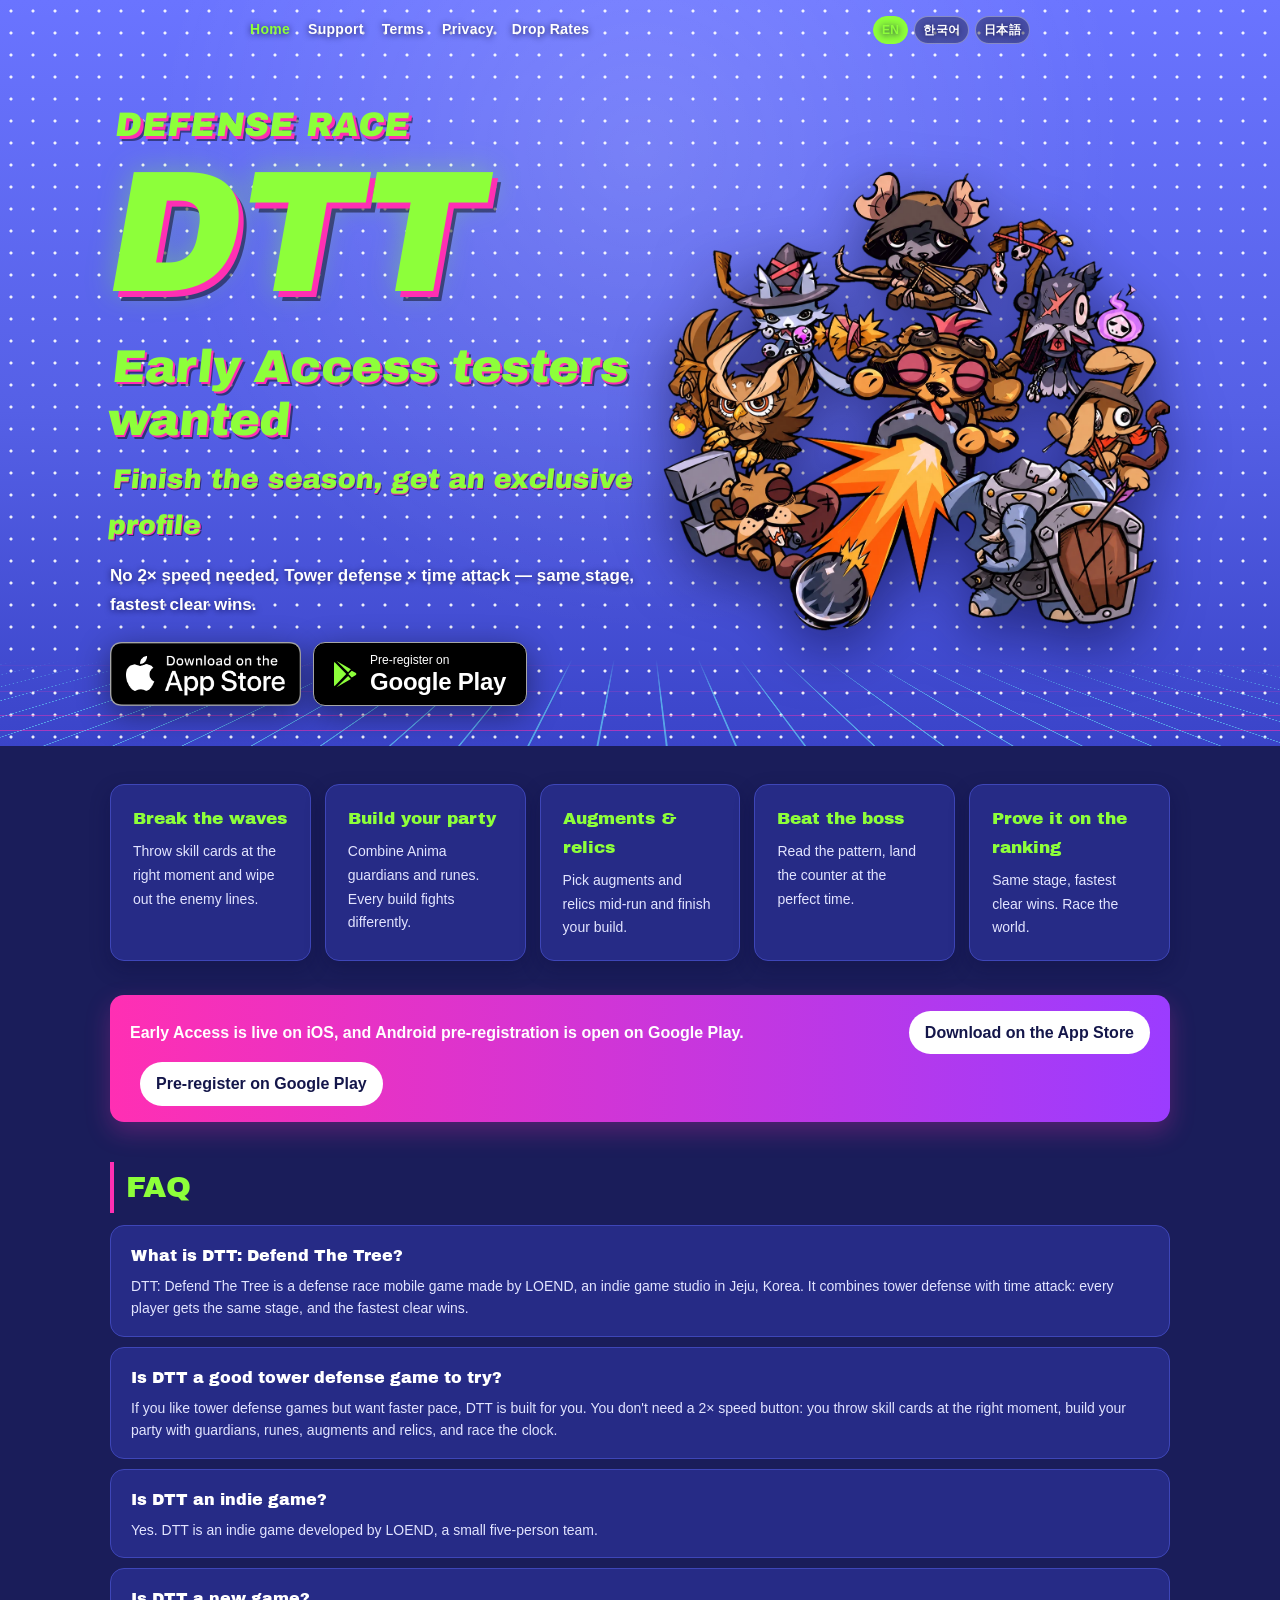
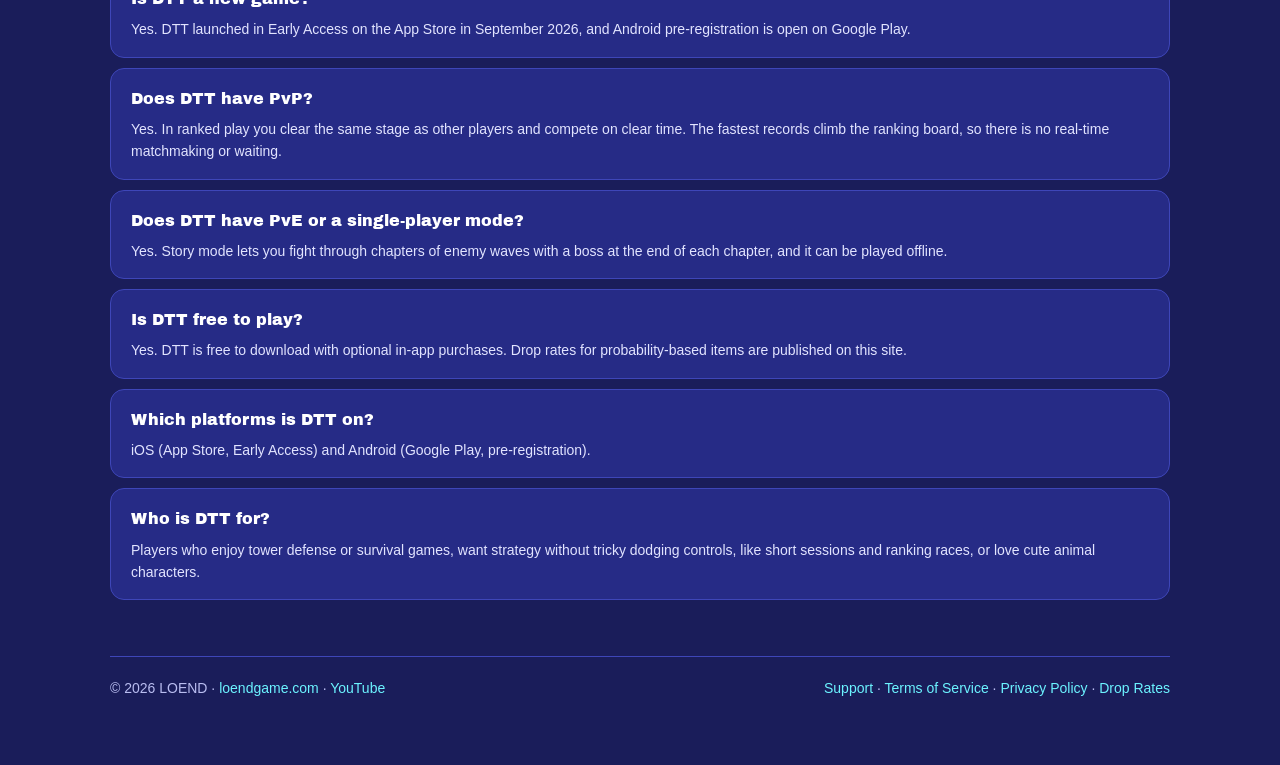
==== commit 49bdc287: "AEO/GEO: static EN home, hreflang, FAQ, llms.txt, sitemap alternates" ====
--- a/index.html
+++ b/index.html
@@ -1,24 +1,7 @@
-<!doctype html><html lang="en"><head><meta charset="utf-8"><meta name="viewport" content="width=device-width,initial-scale=1"><link rel="icon" type="image/png" href="favicon.png?v=3"><link rel="stylesheet" href="style.css?v=2"><link rel="stylesheet" href="home.css?v=2"><script src="i18n.js?v=2"></script><title>DTT: Defend The Tree — Tower Defense × Time Attack Mobile Game</title><meta property="og:title" content="DTT: Defend The Tree — Early Access"><meta property="og:description" content="Defense Race DTT. Tower defense × time attack. Early Access testers wanted."><meta property="og:image" content="https://dtt.loendgame.com/img/og_ea.jpg"><meta name="description" content="DTT is a defense race mobile game by LOEND: tower defense meets time attack. Same stage, fastest clear wins. Early Access is live on iOS, and Android pre-registration is open on Google Play."><link rel="canonical" href="https://dtt.loendgame.com/"><meta property="og:url" content="https://dtt.loendgame.com/"><meta property="og:type" content="website"><meta property="og:site_name" content="DTT: Defend The Tree"><meta name="twitter:card" content="summary_large_image"><script type="application/ld+json">{"@context":"https://schema.org","@type":"WebSite","name":"DTT: Defend The Tree","alternateName":"DTT","url":"https://dtt.loendgame.com/"}</script><script type="application/ld+json">{"@context":"https://schema.org","@type":["VideoGame","MobileApplication"],"name":"DTT: Defend The Tree","alternateName":"DTT","description":"DTT is a defense race mobile game by LOEND: tower defense meets time attack. Same stage, fastest clear wins. Early Access is live on iOS, and Android pre-registration is open on Google Play.","url":"https://dtt.loendgame.com/","image":"https://dtt.loendgame.com/img/og_ea.jpg","genre":["Defense Race","Tower Defense","Strategy"],"gamePlatform":"iOS","operatingSystem":"iOS","applicationCategory":"GameApplication","inLanguage":["en","ko","ja"],"installUrl":"https://apps.apple.com/app/id6800538266","sameAs":["https://apps.apple.com/app/id6800538266","https://play.google.com/store/apps/details?id=com.loendgame.dtt"],"offers":{"@type":"Offer","price":"0","priceCurrency":"USD"},"publisher":{"@type":"Organization","name":"LOEND","url":"https://loendgame.com","email":"support@loendgame.com"}}</script></head><body class="home">
-<nav class="top"><div class="in"><a href="index.html" class="on" data-i="nav_home">Home</a><a href="support.html" data-i="nav_support">Support</a><a href="terms.html" data-i="nav_terms">Terms</a><a href="privacy.html" data-i="nav_privacy">Privacy</a><a href="probability.html" data-i="nav_prob">Drop Rates</a><span class="lang"><a href="#" data-set="en" onclick="setLang('en');return false">EN</a><a href="#" data-set="ko" onclick="setLang('ko');return false">한국어</a><a href="#" data-set="ja" onclick="setLang('ja');return false">日本語</a></span></div></nav>
-
-<section class="hero2"><div class="in">
-<div class="copy">
-<span class="kicker" data-lang-block="en">DEFENSE RACE</span><span class="kicker" data-lang-block="ko">디펜스 레이스</span><span class="kicker" data-lang-block="ja">ディフェンスレース</span>
-<h1 class="dtt" style="margin:0">DTT</h1>
-<p class="tag" data-lang-block="en">Early Access testers wanted</p><p class="tag" data-lang-block="ko">얼리 액세스 테스터 모집 중</p><p class="tag" data-lang-block="ja">アーリーアクセステスター募集中</p>
-<p class="sub" data-lang-block="en">Finish the season, get an exclusive profile</p><p class="sub" data-lang-block="ko">시즌이 끝나면 한정 프로필을 드려요</p><p class="sub" data-lang-block="ja">シーズン終了後、限定プロフィールをプレゼント</p>
-<p class="line" data-lang-block="en">No 2× speed needed. Tower defense × time attack — same stage, fastest clear wins.</p><p class="line" data-lang-block="ko">2배속이 필요 없는 속도감. 타워 디펜스 × 타임 어택 — 같은 스테이지, 가장 빠른 클리어가 이긴다.</p><p class="line" data-lang-block="ja">2倍速いらずのスピード感。タワーディフェンス × タイムアタック — 同じステージ、最速クリアが勝ち。</p>
-<div class="badges"><a class="badge" href="https://apps.apple.com/app/id6800538266"><img src="img/appstore_badge.png" alt="Download on the App Store"></a><a class="gpbtn" href="https://play.google.com/store/apps/details?id=com.loendgame.dtt"><svg viewBox="0 0 24 24" fill="currentColor"><path d="M3.6 2.3c-.3.3-.4.7-.4 1.2v17c0 .5.1.9.4 1.2l9.4-9.7-9.4-9.7zm10.9 8.2L5.3 1.5l11.4 6.6-2.2 2.4zm0 3l2.2 2.4L5.3 22.5l9.2-9zm5.9-2.5-3-1.7-2.7 2.7 2.7 2.7 3-1.7c.9-.5.9-1.5 0-2z"/></svg><span><small><span data-lang-block="en">Pre-register on</span><span data-lang-block="ko">지금 사전등록</span><span data-lang-block="ja">事前登録受付中</span></small>Google Play</span></a></div>
-</div>
-<div class="art"><img src="img/characters.webp" alt="DTT guardians"><div class="boom"></div></div>
-</div></section>
-
-<div class="wrap"><div class="grid">
-<div class="card"><h3 data-i="f1h"></h3><p data-i="f1p"></p></div>
-<div class="card"><h3 data-i="f2h"></h3><p data-i="f2p"></p></div>
-<div class="card"><h3 data-i="f3h"></h3><p data-i="f3p"></p></div>
-<div class="card"><h3 data-i="f4h"></h3><p data-i="f4p"></p></div>
-<div class="card"><h3 data-i="f5h"></h3><p data-i="f5p"></p></div>
-</div>
-<div class="strip"><span data-lang-block="en">Early Access is live on iOS, and Android pre-registration is open on Google Play.</span><span data-lang-block="ko">iOS 얼리 액세스 진행 중, Android는 Google Play에서 사전등록을 받고 있어요.</span><span data-lang-block="ja">iOSでアーリーアクセス実施中。AndroidはGoogle Playで事前登録受付中です。</span><a href="https://apps.apple.com/app/id6800538266" data-i="dl_ios">Download on the App Store</a><a href="https://play.google.com/store/apps/details?id=com.loendgame.dtt"><span data-lang-block="en">Pre-register on Google Play</span><span data-lang-block="ko">Google Play 사전등록</span><span data-lang-block="ja">Google Playで事前登録</span></a></div>
-<footer><span>© 2026 LOEND · <a href="https://loendgame.com">loendgame.com</a></span><span><a href="support.html" data-i="foot_support">Support</a> · <a href="terms.html" data-i="foot_terms">Terms of Service</a> · <a href="privacy.html" data-i="foot_privacy">Privacy Policy</a> · <a href="probability.html" data-i="foot_prob">Drop Rates</a></span></footer></div></body></html>
+<!doctype html><html lang="en"><head><meta charset="utf-8"><meta name="viewport" content="width=device-width,initial-scale=1"><script>(function(){try{if(localStorage.getItem("dtt_lang"))return}catch(e){return}var n=(navigator.language||"").toLowerCase();if(n.indexOf("ko")==0)location.replace("/ko/");else if(n.indexOf("ja")==0)location.replace("/ja/");})();</script><link rel="icon" type="image/png" href="/favicon.png?v=3"><link rel="stylesheet" href="/style.css?v=2"><link rel="stylesheet" href="/home.css?v=3"><title>DTT: Defend The Tree — Tower Defense × Time Attack Mobile Game</title><meta name="description" content="DTT is an indie defense race mobile game by LOEND: tower defense meets time attack. Same stage, fastest clear wins. Early Access on iOS, pre-registration open on Google Play."><link rel="canonical" href="https://dtt.loendgame.com/"><link rel="alternate" hreflang="en" href="https://dtt.loendgame.com/"><link rel="alternate" hreflang="ko" href="https://dtt.loendgame.com/ko/"><link rel="alternate" hreflang="ja" href="https://dtt.loendgame.com/ja/"><link rel="alternate" hreflang="x-default" href="https://dtt.loendgame.com/"><meta property="og:title" content="DTT: Defend The Tree — Tower Defense × Time Attack Mobile Game"><meta property="og:description" content="DTT is an indie defense race mobile game by LOEND: tower defense meets time attack. Same stage, fastest clear wins. Early Access on iOS, pre-registration open on Google Play."><meta property="og:image" content="https://dtt.loendgame.com/img/og_ea.jpg"><meta property="og:url" content="https://dtt.loendgame.com/"><meta property="og:type" content="website"><meta property="og:site_name" content="DTT: Defend The Tree"><meta property="og:locale" content="en_US"><meta name="twitter:card" content="summary_large_image"><script type="application/ld+json">{"@context":"https://schema.org","@graph":[{"@type":"WebSite","@id":"https://dtt.loendgame.com/#site","name":"DTT: Defend The Tree","alternateName":"DTT","url":"https://dtt.loendgame.com/","inLanguage":["en","ko","ja"]},{"@type":"Organization","@id":"https://dtt.loendgame.com/#org","name":"LOEND","url":"https://loendgame.com","email":"support@loendgame.com","sameAs":["https://www.youtube.com/@loendgame"]},{"@type":["VideoGame","MobileApplication"],"@id":"https://dtt.loendgame.com/#game","name":"DTT: Defend The Tree","alternateName":"DTT","description":"DTT is an indie defense race mobile game by LOEND: tower defense meets time attack. Same stage, fastest clear wins. Early Access on iOS, pre-registration open on Google Play.","url":"https://dtt.loendgame.com/","image":"https://dtt.loendgame.com/img/og_ea.jpg","genre":["Defense Race","Tower Defense","Strategy","Indie"],"playMode":["SinglePlayer","MultiPlayer"],"gamePlatform":["iOS","Android"],"operatingSystem":"iOS, Android","applicationCategory":"GameApplication","inLanguage":["en","ko","ja"],"installUrl":"https://apps.apple.com/app/id6800538266","sameAs":["https://apps.apple.com/app/id6800538266","https://play.google.com/store/apps/details?id=com.loendgame.dtt","https://www.youtube.com/@loendgame"],"offers":{"@type":"Offer","price":"0","priceCurrency":"USD"},"author":{"@id":"https://dtt.loendgame.com/#org"},"publisher":{"@id":"https://dtt.loendgame.com/#org"}},{"@type":"FAQPage","inLanguage":"en","mainEntity":[{"@type":"Question","name":"What is DTT: Defend The Tree?","acceptedAnswer":{"@type":"Answer","text":"DTT: Defend The Tree is a defense race mobile game made by LOEND, an indie game studio in Jeju, Korea. It combines tower defense with time attack: every player gets the same stage, and the fastest clear wins."}},{"@type":"Question","name":"Is DTT a good tower defense game to try?","acceptedAnswer":{"@type":"Answer","text":"If you like tower defense games but want faster pace, DTT is built for you. You don't need a 2× speed button: you throw skill cards at the right moment, build your party with guardians, runes, augments and relics, and race the clock."}},{"@type":"Question","name":"Is DTT an indie game?","acceptedAnswer":{"@type":"Answer","text":"Yes. DTT is an indie game developed by LOEND, a small five-person team."}},{"@type":"Question","name":"Is DTT a new game?","acceptedAnswer":{"@type":"Answer","text":"Yes. DTT launched in Early Access on the App Store in September 2026, and Android pre-registration is open on Google Play."}},{"@type":"Question","name":"Does DTT have PvP?","acceptedAnswer":{"@type":"Answer","text":"Yes. In ranked play you clear the same stage as other players and compete on clear time. The fastest records climb the ranking board, so there is no real-time matchmaking or waiting."}},{"@type":"Question","name":"Does DTT have PvE or a single-player mode?","acceptedAnswer":{"@type":"Answer","text":"Yes. Story mode lets you fight through chapters of enemy waves with a boss at the end of each chapter, and it can be played offline."}},{"@type":"Question","name":"Is DTT free to play?","acceptedAnswer":{"@type":"Answer","text":"Yes. DTT is free to download with optional in-app purchases. Drop rates for probability-based items are published on this site."}},{"@type":"Question","name":"Which platforms is DTT on?","acceptedAnswer":{"@type":"Answer","text":"iOS (App Store, Early Access) and Android (Google Play, pre-registration)."}},{"@type":"Question","name":"Who is DTT for?","acceptedAnswer":{"@type":"Answer","text":"Players who enjoy tower defense or survival games, want strategy without tricky dodging controls, like short sessions and ranking races, or love cute animal characters."}}]}]}</script></head><body class="home">
+<nav class="top"><div class="in"><a href="/" class="on">Home</a><a href="/support.html">Support</a><a href="/terms.html">Terms</a><a href="/privacy.html">Privacy</a><a href="/probability.html">Drop Rates</a><span class="lang"><a href="/" data-set="en" class="on" onclick="try{localStorage.setItem('dtt_lang','en')}catch(e){}">EN</a><a href="/ko/" data-set="ko" onclick="try{localStorage.setItem('dtt_lang','ko')}catch(e){}">한국어</a><a href="/ja/" data-set="ja" onclick="try{localStorage.setItem('dtt_lang','ja')}catch(e){}">日本語</a></span></div></nav>
+<section class="hero2"><div class="in"><div class="copy"><span class="kicker">DEFENSE RACE</span><h1 class="dtt" style="margin:0">DTT</h1><p class="tag">Early Access testers wanted</p><p class="sub">Finish the season, get an exclusive profile</p><p class="line">No 2× speed needed. Tower defense × time attack — same stage, fastest clear wins.</p><div class="badges"><a class="badge" href="https://apps.apple.com/app/id6800538266"><img src="/img/appstore_badge.png" alt="Download on the App Store"></a><a class="gpbtn" href="https://play.google.com/store/apps/details?id=com.loendgame.dtt"><svg viewBox="0 0 24 24" fill="currentColor"><path d="M3.6 2.3c-.3.3-.4.7-.4 1.2v17c0 .5.1.9.4 1.2l9.4-9.7-9.4-9.7zm10.9 8.2L5.3 1.5l11.4 6.6-2.2 2.4zm0 3l2.2 2.4L5.3 22.5l9.2-9zm5.9-2.5-3-1.7-2.7 2.7 2.7 2.7 3-1.7c.9-.5.9-1.5 0-2z"/></svg><span><small>Pre-register on</small>Google Play</span></a></div></div><div class="art"><img src="/img/characters.webp" alt="DTT: Defend The Tree guardians"><div class="boom"></div></div></div></section>
+<div class="wrap"><div class="grid"><div class="card"><h3>Break the waves</h3><p>Throw skill cards at the right moment and wipe out the enemy lines.</p></div><div class="card"><h3>Build your party</h3><p>Combine Anima guardians and runes. Every build fights differently.</p></div><div class="card"><h3>Augments &amp; relics</h3><p>Pick augments and relics mid-run and finish your build.</p></div><div class="card"><h3>Beat the boss</h3><p>Read the pattern, land the counter at the perfect time.</p></div><div class="card"><h3>Prove it on the ranking</h3><p>Same stage, fastest clear wins. Race the world.</p></div></div>
+<div class="strip"><span>Early Access is live on iOS, and Android pre-registration is open on Google Play.</span><a href="https://apps.apple.com/app/id6800538266">Download on the App Store</a><a href="https://play.google.com/store/apps/details?id=com.loendgame.dtt">Pre-register on Google Play</a></div>
+<section class="faq"><h2>FAQ</h2><div class="qa"><h3>What is DTT: Defend The Tree?</h3><p>DTT: Defend The Tree is a defense race mobile game made by LOEND, an indie game studio in Jeju, Korea. It combines tower defense with time attack: every player gets the same stage, and the fastest clear wins.</p></div><div class="qa"><h3>Is DTT a good tower defense game to try?</h3><p>If you like tower defense games but want faster pace, DTT is built for you. You don&#x27;t need a 2× speed button: you throw skill cards at the right moment, build your party with guardians, runes, augments and relics, and race the clock.</p></div><div class="qa"><h3>Is DTT an indie game?</h3><p>Yes. DTT is an indie game developed by LOEND, a small five-person team.</p></div><div class="qa"><h3>Is DTT a new game?</h3><p>Yes. DTT launched in Early Access on the App Store in September 2026, and Android pre-registration is open on Google Play.</p></div><div class="qa"><h3>Does DTT have PvP?</h3><p>Yes. In ranked play you clear the same stage as other players and compete on clear time. The fastest records climb the ranking board, so there is no real-time matchmaking or waiting.</p></div><div class="qa"><h3>Does DTT have PvE or a single-player mode?</h3><p>Yes. Story mode lets you fight through chapters of enemy waves with a boss at the end of each chapter, and it can be played offline.</p></div><div class="qa"><h3>Is DTT free to play?</h3><p>Yes. DTT is free to download with optional in-app purchases. Drop rates for probability-based items are published on this site.</p></div><div class="qa"><h3>Which platforms is DTT on?</h3><p>iOS (App Store, Early Access) and Android (Google Play, pre-registration).</p></div><div class="qa"><h3>Who is DTT for?</h3><p>Players who enjoy tower defense or survival games, want strategy without tricky dodging controls, like short sessions and ranking races, or love cute animal characters.</p></div></section>
+<footer><span>© 2026 LOEND · <a href="https://loendgame.com">loendgame.com</a> · <a href="https://www.youtube.com/@loendgame">YouTube</a></span><span><a href="/support.html">Support</a> · <a href="/terms.html">Terms of Service</a> · <a href="/privacy.html">Privacy Policy</a> · <a href="/probability.html">Drop Rates</a></span></footer></div></body></html>
--- a/home.css
+++ b/home.css
@@ -56,3 +56,9 @@
 .hero2 .gpbtn small{font-size:12px;font-weight:500;letter-spacing:0;margin-bottom:2px}
 @media(max-width:820px){.hero2 .badges{justify-content:center}}
 .strip a+a{margin-left:10px}
+
+.faq{margin-top:40px}
+.faq h2{font-family:var(--disp);font-weight:400;color:var(--lime);font-size:clamp(22px,3vw,30px);margin:0 0 12px}
+.faq .qa{background:var(--card);border:1px solid var(--line);border-radius:14px;padding:16px 20px;margin-top:10px}
+.faq .qa h3{margin:0 0 6px;font-size:16px;color:#fff}
+.faq .qa p{margin:0;font-size:14px;color:#e2e4ff;line-height:1.6}
